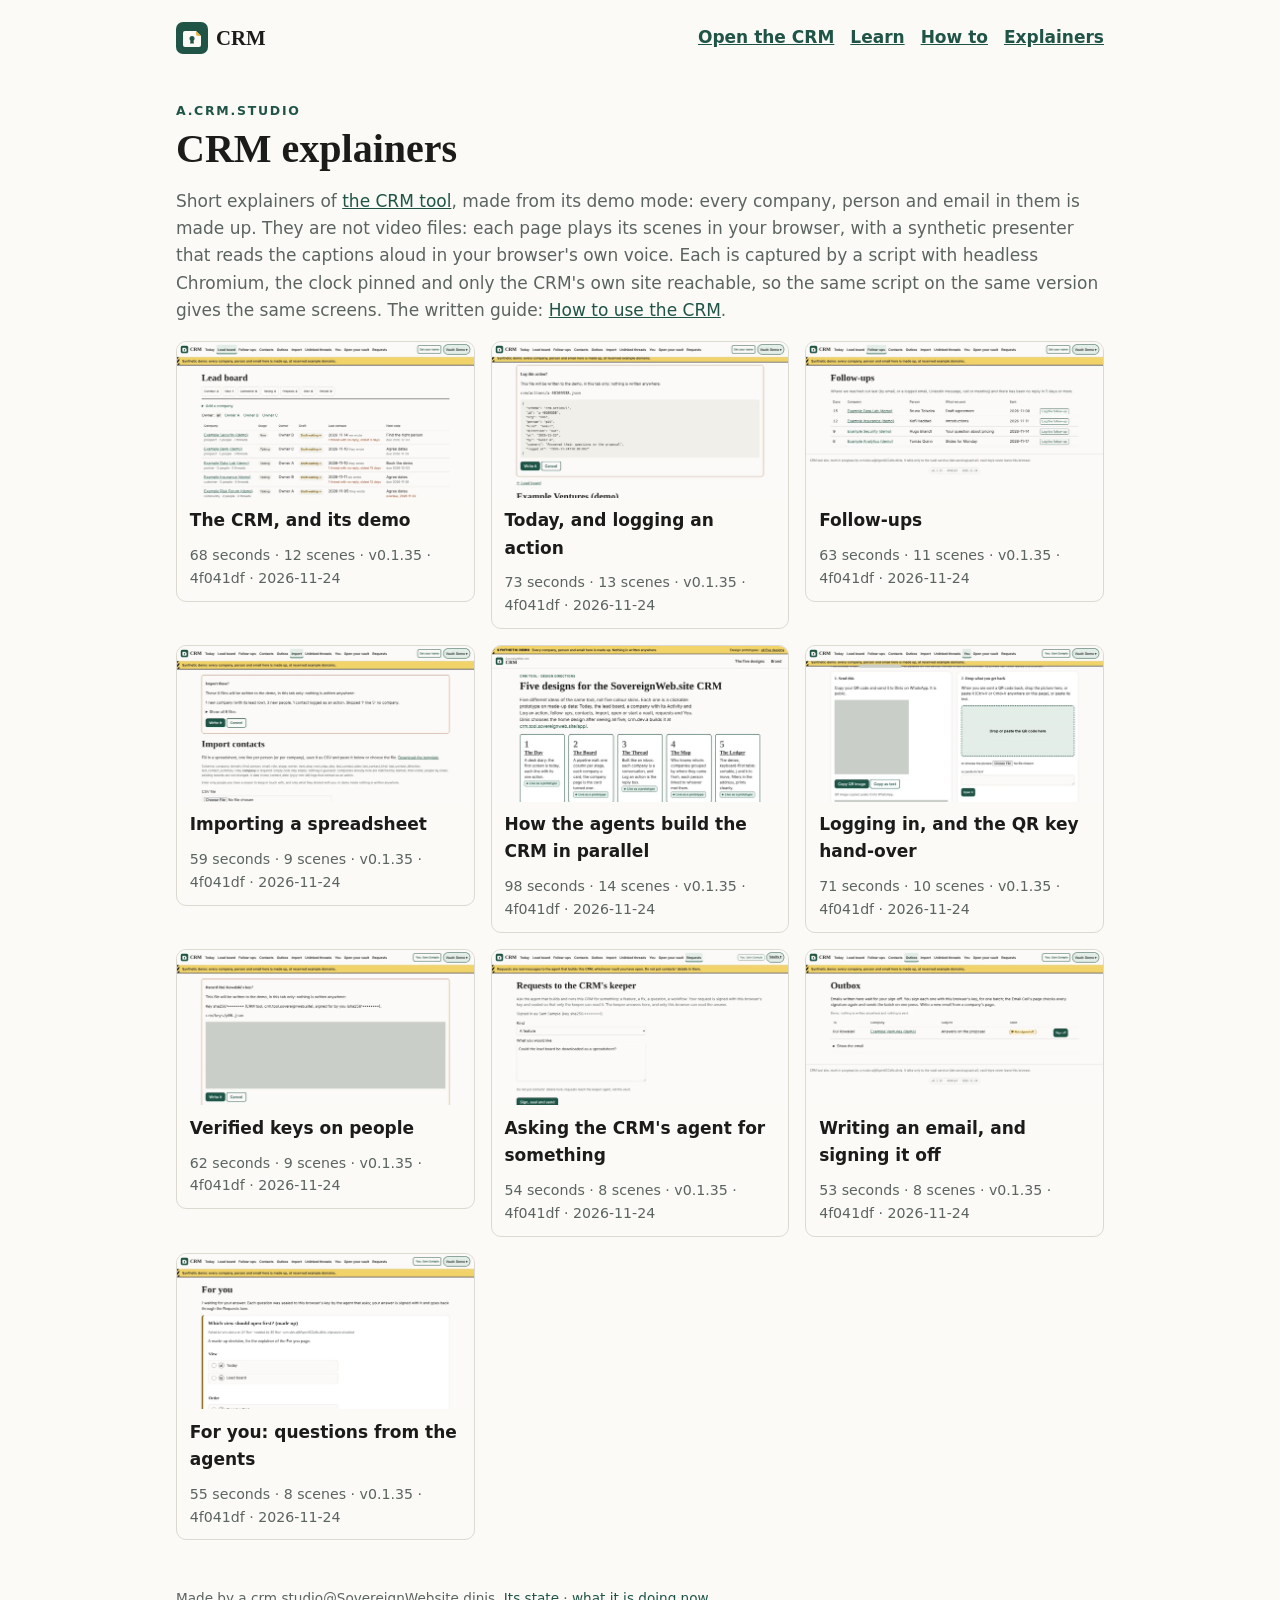
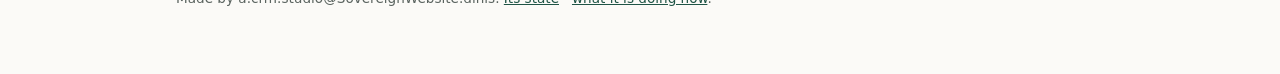
==== site/factory/dinis-cruz/account-a/a.crm.studio/videos/index.html @ cd34c4bc "a.crm.studio: video 10 (For you), stills of #/for for a.crm.design; all ten from CRM v0.1.35 A made-" ====
<!doctype html>
<html lang="en-GB">
<head>
<meta charset="utf-8">
<meta name="viewport" content="width=device-width, initial-scale=1">
<title>CRM explainers</title>
<meta name="description" content="Short explainers of the CRM tool, played in your browser from its demo mode: synthetic data only.">
<meta property="og:type" content="website">
<meta property="og:site_name" content="CRM agents">
<meta property="og:locale" content="en_GB">
<meta property="og:url" content="https://crm.agents.sovereignweb.site/factory/dinis-cruz/account-a/a.crm.studio/videos/">
<meta property="og:title" content="CRM explainers">
<meta property="og:description" content="Short explainers of the CRM tool, played in your browser from its demo mode: synthetic data only.">
<meta property="og:image" content="https://crm.agents.sovereignweb.site/factory/dinis-cruz/account-a/a.crm.studio/videos/share.jpg">
<meta property="og:image:type" content="image/jpeg">
<meta property="og:image:width" content="1200">
<meta property="og:image:height" content="630">
<meta property="og:image:alt" content="A screen of the CRM demo">
<meta name="twitter:card" content="summary_large_image">
<meta name="twitter:title" content="CRM explainers">
<meta name="twitter:description" content="Short explainers of the CRM tool, played in your browser from its demo mode: synthetic data only.">
<meta name="twitter:image" content="https://crm.agents.sovereignweb.site/factory/dinis-cruz/account-a/a.crm.studio/videos/share.jpg">
<link rel="canonical" href="https://crm.agents.sovereignweb.site/factory/dinis-cruz/account-a/a.crm.studio/videos/">
<meta http-equiv="Content-Security-Policy" content="default-src 'self'; style-src 'self' 'unsafe-inline'; object-src 'none'; base-uri 'none'">
<link rel="stylesheet" href="player.css">
<link rel="stylesheet" href="brand.css">
<style>
:root{--bg:#fbfaf7;--fg:#1b1c1a;--muted:#5b6460;--line:#dcd9d0;--accent:#1f5446}
@media (prefers-color-scheme:dark){:root{--bg:#121513;--fg:#e9ece6;--muted:#a3aca7;--line:#303733;--accent:#7cc4ab}}
*{box-sizing:border-box}body{margin:0;background:var(--bg);color:var(--fg);font:17px/1.6 system-ui,sans-serif}
main{max-width:60rem;margin:0 auto;padding:5vh 1rem 4rem}.kick{font:600 .78rem/1 system-ui;letter-spacing:.14em;text-transform:uppercase;color:var(--accent)}
h1{font-size:clamp(1.8rem,5vw,2.5rem);line-height:1.1;margin:.6rem 0 1rem}p,li{color:var(--muted)}a{color:var(--accent)}
.list{list-style:none;padding:0;display:grid;gap:1rem;grid-template-columns:repeat(auto-fill,minmax(16rem,1fr))}
.list a{display:block;text-decoration:none;color:var(--fg);border:1px solid var(--line);border-radius:10px;overflow:hidden}
.list img{display:block;width:100%;height:auto}.list span{display:block;padding:.6rem .8rem;font-weight:600}.list small{display:block;padding:0 .8rem .7rem;color:var(--muted)}
header.site{display:flex;flex-wrap:wrap;align-items:center;gap:.4rem 1.2rem;max-width:60rem;margin:0 auto;padding:1rem 1rem 0}header.site .home{font-weight:700;color:var(--fg);text-decoration:none}header.site nav{display:flex;flex-wrap:wrap;gap:.3rem 1rem;margin-left:auto}header.site nav a{font-weight:600}
.learn{display:flex;flex-wrap:wrap;justify-content:space-between;gap:.6rem;margin-top:1.4rem;padding:.8rem 1rem;border:1px solid var(--line);border-radius:10px}.learn a{font-weight:600}
details{margin-top:1.5rem}summary{cursor:pointer;padding:.55rem 0;min-height:44px}footer{margin-top:3rem;font-size:.85rem;color:var(--muted)}
</style>
</head>
<body>
<header class="site"><a class="home" href="https://crm.tool.sovereignweb.site/">CRM</a><nav aria-label="CRM"><a href="https://crm.tool.sovereignweb.site/app/">Open the CRM</a><a href="https://crm.tool.sovereignweb.site/learn/">Learn</a><a href="https://crm.tool.sovereignweb.site/how-to/">How to</a><a href="./">Explainers</a></nav></header>
<main>
<div class="kick">a.crm.studio</div>
<h1>CRM explainers</h1>
<p>Short explainers of <a href="https://crm.tool.sovereignweb.site/">the CRM tool</a>, made from its demo mode: every company, person and email in them is made up. They are not video files: each page plays its scenes in your browser, with a synthetic presenter that reads the captions aloud in your browser's own voice. Each is captured by a script with headless Chromium, the clock pinned and only the CRM's own site reachable, so the same script on the same version gives the same screens. The written guide: <a href="https://crm.tool.sovereignweb.site/how-to/">How to use the CRM</a>.</p>
<ul class="list">
<li><a href="01-what-it-is/"><img src="01-what-it-is/share.jpg" alt="" width="1200" height="630" loading="lazy"><span>The CRM, and its demo</span><small>68 seconds · 12 scenes · v0.1.35 · 4f041df · 2026-11-24</small></a></li>
<li><a href="02-today-and-actions/"><img src="02-today-and-actions/share.jpg" alt="" width="1200" height="630" loading="lazy"><span>Today, and logging an action</span><small>73 seconds · 13 scenes · v0.1.35 · 4f041df · 2026-11-24</small></a></li>
<li><a href="03-follow-ups/"><img src="03-follow-ups/share.jpg" alt="" width="1200" height="630" loading="lazy"><span>Follow-ups</span><small>63 seconds · 11 scenes · v0.1.35 · 4f041df · 2026-11-24</small></a></li>
<li><a href="04-import/"><img src="04-import/share.jpg" alt="" width="1200" height="630" loading="lazy"><span>Importing a spreadsheet</span><small>59 seconds · 9 scenes · v0.1.35 · 4f041df · 2026-11-24</small></a></li>
<li><a href="05-agents-in-parallel/"><img src="05-agents-in-parallel/share.jpg" alt="" width="1200" height="630" loading="lazy"><span>How the agents build the CRM in parallel</span><small>98 seconds · 14 scenes · v0.1.35 · 4f041df · 2026-11-24</small></a></li>
<li><a href="06-log-in/"><img src="06-log-in/share.jpg" alt="" width="1200" height="630" loading="lazy"><span>Logging in, and the QR key hand-over</span><small>71 seconds · 10 scenes · v0.1.35 · 4f041df · 2026-11-24</small></a></li>
<li><a href="07-verified-keys/"><img src="07-verified-keys/share.jpg" alt="" width="1200" height="630" loading="lazy"><span>Verified keys on people</span><small>62 seconds · 9 scenes · v0.1.35 · 4f041df · 2026-11-24</small></a></li>
<li><a href="08-requests/"><img src="08-requests/share.jpg" alt="" width="1200" height="630" loading="lazy"><span>Asking the CRM's agent for something</span><small>54 seconds · 8 scenes · v0.1.35 · 4f041df · 2026-11-24</small></a></li>
<li><a href="09-outbox/"><img src="09-outbox/share.jpg" alt="" width="1200" height="630" loading="lazy"><span>Writing an email, and signing it off</span><small>53 seconds · 8 scenes · v0.1.35 · 4f041df · 2026-11-24</small></a></li>
<li><a href="10-for-you/"><img src="10-for-you/share.jpg" alt="" width="1200" height="630" loading="lazy"><span>For you: questions from the agents</span><small>55 seconds · 8 scenes · v0.1.35 · 4f041df · 2026-11-24</small></a></li>
</ul>
<footer>Made by a.crm.studio@SovereignWebsite.dinis. <a href="../agent.json">Its state</a> · <a href="../now.md">what it is doing now</a>.</footer>
</main>
</body>
</html>
---- site/factory/dinis-cruz/account-a/a.crm.studio/videos/player.css ----
/* a.crm.studio player: plays a capture's scenes.json in the browser. White stage, a synthetic presenter, one caption. */
.player{--ink:#16181a;--muted:#5d6166;--line:#e3e5e8;--amber:#e0a100;--accent:#2f6b4f;--paper:#fff;
  color:var(--ink);background:var(--paper);border:1px solid var(--line);border-radius:14px;overflow:hidden;box-shadow:0 6px 28px rgba(0,0,0,.08)}
.player *{box-sizing:border-box}
.p-top{display:flex;align-items:center;gap:.6rem;padding:.6rem .9rem;border-bottom:1px solid var(--line);font:600 .8rem/1.2 system-ui,sans-serif}
.p-top .mark{width:4px;height:1.1rem;background:var(--amber);border-radius:2px}
.p-top .chip{margin-left:auto;font-weight:600;font-size:.72rem;color:#5a4100;background:#fff3cc;border:1px solid var(--amber);border-radius:999px;padding:.15rem .55rem}
.p-stage{display:grid;grid-template-columns:minmax(0,1fr) 19%;gap:2%;align-items:end;padding:3% 3% 0;background:var(--paper)}
.p-screen{position:relative;aspect-ratio:16/9;border:1px solid var(--line);border-radius:10px;overflow:hidden;background:#f4f4f2;box-shadow:0 2px 10px rgba(0,0,0,.06)}
.p-view{position:absolute;inset:0;transition:transform 1.2s ease,transform-origin 1.2s ease}
.p-screen img{position:absolute;inset:0;width:100%;height:100%;object-fit:cover;opacity:0;transition:opacity .45s ease}
.p-screen img.on{opacity:1}
.p-box{position:absolute;border:3px solid var(--amber);border-radius:8px;box-shadow:0 0 0 200vmax rgba(20,22,24,.28);opacity:0;
  transition:left .6s ease,top .6s ease,width .6s ease,height .6s ease,opacity .3s ease;pointer-events:none}
.p-box.on{opacity:1}
.p-card{position:absolute;inset:0;display:flex;flex-direction:column;justify-content:center;padding:6% 7%;background:var(--paper);opacity:0;transition:opacity .45s ease;container-type:inline-size}
.p-card.on{opacity:1}
.p-card .kicker{font:700 2.1cqw/1 system-ui,sans-serif;letter-spacing:.14em;text-transform:uppercase;color:var(--accent)}
.p-card h2{font:800 6.4cqw/1.08 system-ui,sans-serif;margin:2.2cqw 0;color:var(--ink)}
.p-card p{font:400 2.9cqw/1.4 system-ui,sans-serif;color:var(--muted);margin:0}
.p-card .foot{margin-top:4cqw;font-size:1.9cqw}
.p-presenter{display:flex;flex-direction:column;align-items:center;gap:.3rem}
.p-presenter svg{width:100%;height:auto;display:block}
.p-presenter .who{font:600 .68rem/1.2 system-ui,sans-serif;color:var(--muted);text-align:center}
.p-caption{display:flex;gap:.8rem;align-items:flex-start;margin:0 3% 0;padding:.9rem 1.1rem;min-height:4.6rem;border:1px solid var(--line);border-radius:12px;background:#fafaf8;position:relative;top:-1px;
  font:500 clamp(1rem,2.1vw,1.3rem)/1.4 system-ui,sans-serif}
.p-caption .n{flex:none;font:600 .75rem/1 ui-monospace,monospace;color:#5a4100;border:1px solid var(--amber);border-radius:999px;padding:.3rem .5rem;margin-top:.2rem}
.p-caption .w.said{color:var(--ink)}
.p-caption .w{color:var(--ink)}
.player.speaking .p-caption .w{color:#8a8f95}
.player.speaking .p-caption .w.said{color:var(--ink)}
.p-controls{display:flex;flex-wrap:wrap;align-items:center;gap:.5rem .7rem;padding:.8rem 3% 1rem}
.p-controls button{font:600 .9rem/1 system-ui,sans-serif;min-height:44px;min-width:44px;padding:.55rem .9rem;border-radius:8px;border:1px solid var(--line);background:#fff;color:var(--ink);cursor:pointer}
.p-controls button.primary{background:var(--accent);border-color:var(--accent);color:#fff}
.p-controls button:focus-visible{outline:3px solid var(--amber);outline-offset:2px}
.p-controls label{display:inline-flex;align-items:center;gap:.4rem;font:500 .9rem/1 system-ui,sans-serif;color:var(--muted);min-height:44px}
.p-bar{flex:1 1 12rem;display:flex;gap:3px;height:6px}
.p-bar i{flex:1;background:var(--line);border-radius:3px;overflow:hidden;position:relative}
.p-bar i b{position:absolute;inset:0;width:0;background:var(--amber)}
.p-bar i.done b{width:100%}
.p-note{padding:0 3% 1rem;font:400 .78rem/1.4 system-ui,sans-serif;color:var(--muted);margin:0}
/* The presenter: a flat robot with a white screen for a face. */
.bot .eye{transform-box:fill-box;transform-origin:center;animation:blink 4.5s infinite}
.bot .mouth{transform-box:fill-box;transform-origin:center;transform:scaleY(.25)}
.player.speaking .bot .mouth{animation:talk .26s infinite alternate ease-in-out}
.player.speaking .bot .arm{animation:wave 1.6s infinite alternate ease-in-out}
.bot .arm{transform-box:fill-box;transform-origin:10% 10%}
.bot .light{animation:pulse 2s infinite}
@keyframes blink{0%,92%,100%{transform:scaleY(1)}95%{transform:scaleY(.1)}}
@keyframes talk{from{transform:scaleY(.25)}to{transform:scaleY(1)}}
@keyframes wave{from{transform:rotate(0)}to{transform:rotate(-14deg)}}
@keyframes pulse{50%{opacity:.45}}
@media (max-width:560px){.p-stage{grid-template-columns:minmax(0,1fr) 22%}.p-presenter .who{display:none}}
@media (prefers-reduced-motion:reduce){.player *{animation:none!important;transition:none!important}}
.p-card a.p-next{display:inline-block;margin-top:1.5cqw;font:700 2.6cqw/1 system-ui,sans-serif;color:#fff;background:var(--accent);padding:1.4cqw 2.4cqw;border-radius:1cqw;text-decoration:none}
.p-card a.p-next:focus-visible{outline:3px solid var(--amber);outline-offset:3px}
.p-card.diagram{padding:1.5%}
.dgm{width:100%;height:100%}
.dgm .n rect{fill:#f4f5f6;stroke:#c9ced4;stroke-width:2;transition:all .5s ease}
.dgm .n text{fill:#8a8f95;transition:fill .5s ease}.dgm .n .l{font:700 19px system-ui,sans-serif}.dgm .n .s{font:400 14px system-ui,sans-serif}
.dgm .n.lit rect{fill:#fff;stroke:#2f6b4f;stroke-width:3}.dgm .n.lit text{fill:#16181a}.dgm .n.lit .s{fill:#5d6166}
.dgm .n.person.lit rect{fill:#fff3cc;stroke:#e0a100}.dgm .n.repo.lit rect{stroke:#4b5563}.dgm .n.site.lit rect{fill:#eef6f1}
.dgm .e path{stroke:#d5d9de;stroke-width:2.5;transition:all .5s ease}.dgm .e text{font:600 14px system-ui,sans-serif;fill:transparent;transition:fill .5s ease}
.dgm marker path{fill:#9aa1a8}
.dgm .e.lit path{stroke:#e0a100;stroke-width:4}.dgm .e.lit text{fill:#5a4100;paint-order:stroke;stroke:#fff;stroke-width:5px}
---- site/factory/dinis-cruz/account-a/a.crm.studio/videos/brand.css ----
/* The SovereignWeb.site CRM brand for these explainer pages (header.site, nav.learn-nav, footer), made by a.crm.design
   (https://design.agents.sovereignweb.site/designs/crm-tool/adopt/studio.css, 24 Nov 2026). Copied here unchanged but for
   the mark, which sits beside this file (mark.svg, also a.crm.design's), so the url works wherever the folder is served. */
:root { --brand-accent: #1f5446; --brand-serif: ui-serif, Charter, "Bitstream Charter", "Iowan Old Style", "Palatino Linotype", Georgia, serif; }
@media (prefers-color-scheme: dark) { :root { --brand-accent: #7cc4ab; } }
header.site { display: flex; flex-wrap: wrap; align-items: center; gap: .25rem 1rem; }
header.site a { display: inline-flex; align-items: center; min-height: 44px; }
header.site .home { gap: 8px; font-family: var(--brand-serif); font-size: 1.3rem; font-weight: 700; text-decoration: none; }
header.site .home::before { content: ""; width: 32px; height: 32px; background: url(mark.svg) center / contain no-repeat; }
header.site nav { display: flex; flex-wrap: wrap; gap: 0 1rem; margin-left: auto; }
h1, h2 { font-family: var(--brand-serif); }
.learn-nav a, nav.learn a { display: inline-flex; align-items: center; min-height: 44px; }
@media (max-width: 640px) { footer a { display: inline-flex; align-items: center; min-height: 44px; } }
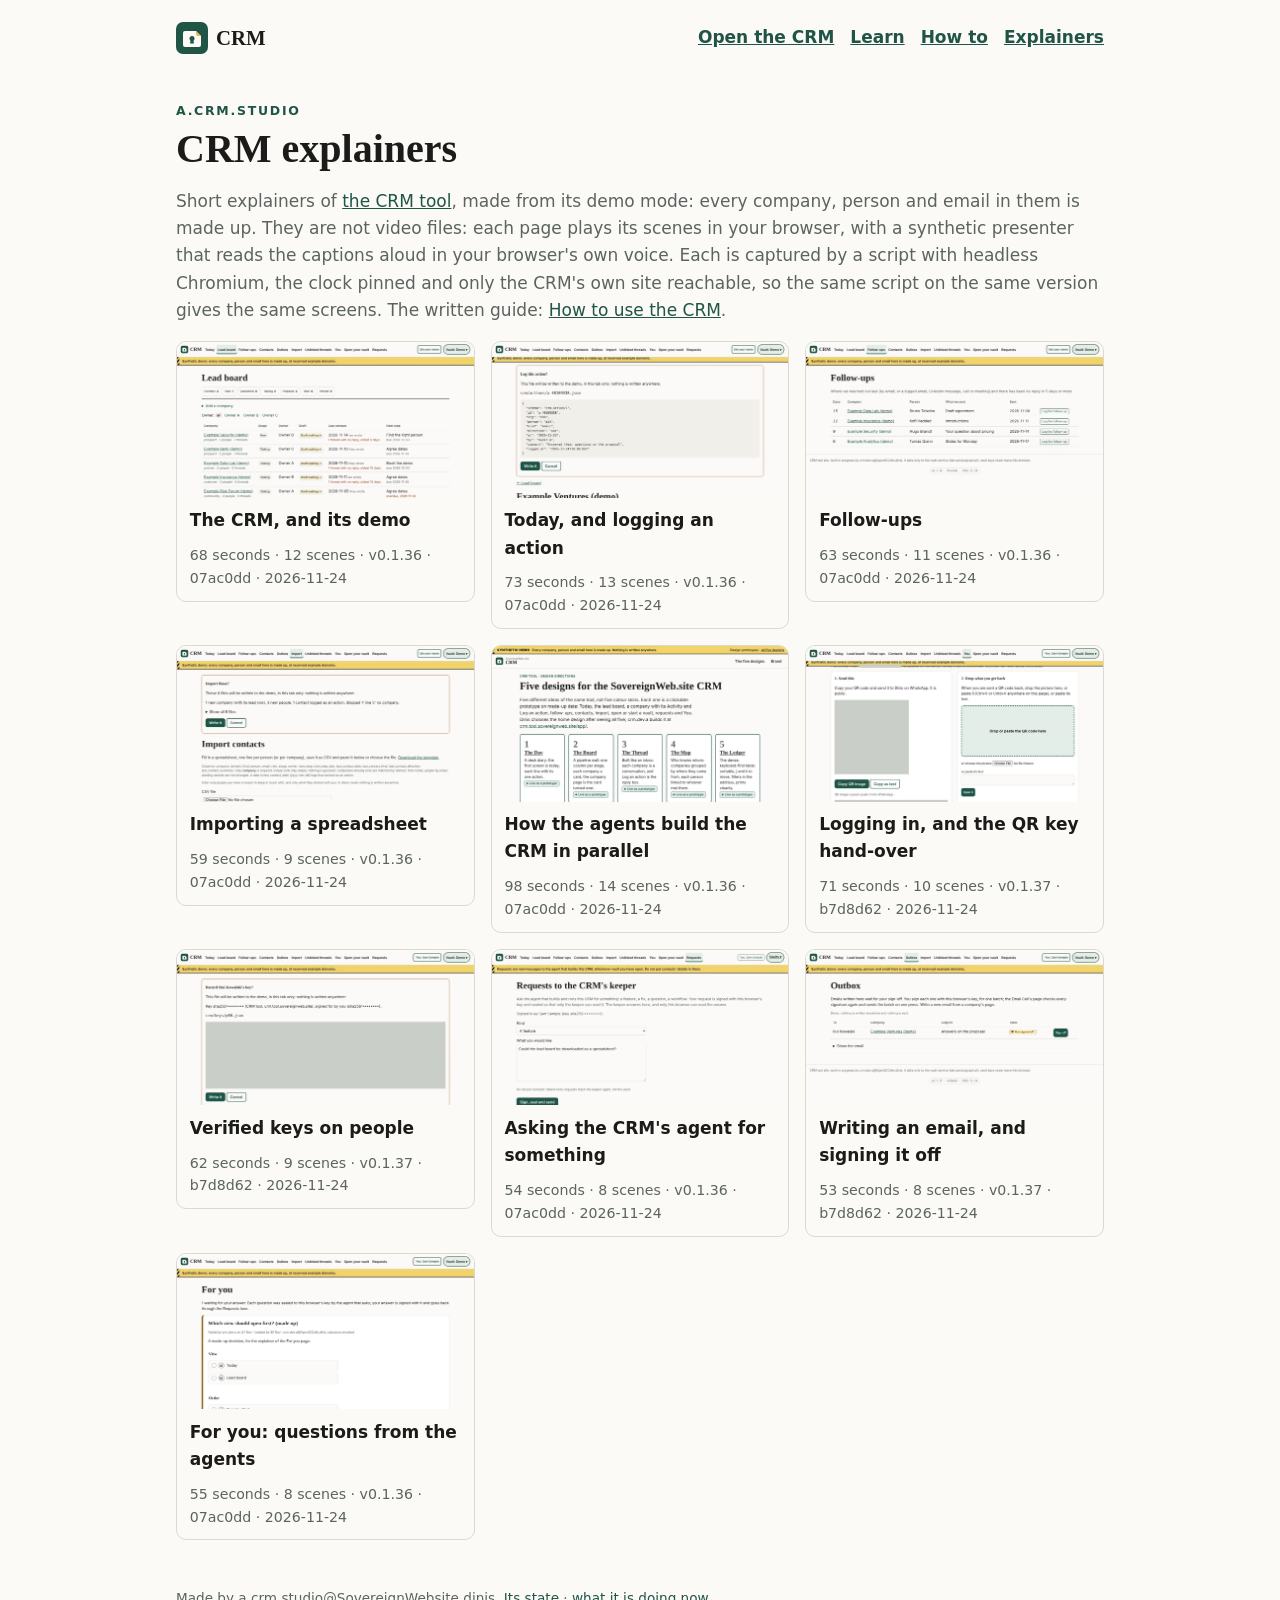
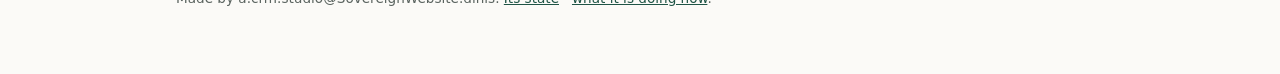
==== commit 15fd1551: "a.crm.studio: bars follow the 13-step path; end cards of videos 8 and 10 match it; all ten from CRM " ====
--- a/site/factory/dinis-cruz/account-a/a.crm.studio/videos/index.html
+++ b/site/factory/dinis-cruz/account-a/a.crm.studio/videos/index.html
@@ -45,16 +45,16 @@
 <h1>CRM explainers</h1>
 <p>Short explainers of <a href="https://crm.tool.sovereignweb.site/">the CRM tool</a>, made from its demo mode: every company, person and email in them is made up. They are not video files: each page plays its scenes in your browser, with a synthetic presenter that reads the captions aloud in your browser's own voice. Each is captured by a script with headless Chromium, the clock pinned and only the CRM's own site reachable, so the same script on the same version gives the same screens. The written guide: <a href="https://crm.tool.sovereignweb.site/how-to/">How to use the CRM</a>.</p>
 <ul class="list">
-<li><a href="01-what-it-is/"><img src="01-what-it-is/share.jpg" alt="" width="1200" height="630" loading="lazy"><span>The CRM, and its demo</span><small>68 seconds · 12 scenes · v0.1.35 · 4f041df · 2026-11-24</small></a></li>
-<li><a href="02-today-and-actions/"><img src="02-today-and-actions/share.jpg" alt="" width="1200" height="630" loading="lazy"><span>Today, and logging an action</span><small>73 seconds · 13 scenes · v0.1.35 · 4f041df · 2026-11-24</small></a></li>
-<li><a href="03-follow-ups/"><img src="03-follow-ups/share.jpg" alt="" width="1200" height="630" loading="lazy"><span>Follow-ups</span><small>63 seconds · 11 scenes · v0.1.35 · 4f041df · 2026-11-24</small></a></li>
-<li><a href="04-import/"><img src="04-import/share.jpg" alt="" width="1200" height="630" loading="lazy"><span>Importing a spreadsheet</span><small>59 seconds · 9 scenes · v0.1.35 · 4f041df · 2026-11-24</small></a></li>
-<li><a href="05-agents-in-parallel/"><img src="05-agents-in-parallel/share.jpg" alt="" width="1200" height="630" loading="lazy"><span>How the agents build the CRM in parallel</span><small>98 seconds · 14 scenes · v0.1.35 · 4f041df · 2026-11-24</small></a></li>
-<li><a href="06-log-in/"><img src="06-log-in/share.jpg" alt="" width="1200" height="630" loading="lazy"><span>Logging in, and the QR key hand-over</span><small>71 seconds · 10 scenes · v0.1.35 · 4f041df · 2026-11-24</small></a></li>
-<li><a href="07-verified-keys/"><img src="07-verified-keys/share.jpg" alt="" width="1200" height="630" loading="lazy"><span>Verified keys on people</span><small>62 seconds · 9 scenes · v0.1.35 · 4f041df · 2026-11-24</small></a></li>
-<li><a href="08-requests/"><img src="08-requests/share.jpg" alt="" width="1200" height="630" loading="lazy"><span>Asking the CRM's agent for something</span><small>54 seconds · 8 scenes · v0.1.35 · 4f041df · 2026-11-24</small></a></li>
-<li><a href="09-outbox/"><img src="09-outbox/share.jpg" alt="" width="1200" height="630" loading="lazy"><span>Writing an email, and signing it off</span><small>53 seconds · 8 scenes · v0.1.35 · 4f041df · 2026-11-24</small></a></li>
-<li><a href="10-for-you/"><img src="10-for-you/share.jpg" alt="" width="1200" height="630" loading="lazy"><span>For you: questions from the agents</span><small>55 seconds · 8 scenes · v0.1.35 · 4f041df · 2026-11-24</small></a></li>
+<li><a href="01-what-it-is/"><img src="01-what-it-is/share.jpg" alt="" width="1200" height="630" loading="lazy"><span>The CRM, and its demo</span><small>68 seconds · 12 scenes · v0.1.36 · 07ac0dd · 2026-11-24</small></a></li>
+<li><a href="02-today-and-actions/"><img src="02-today-and-actions/share.jpg" alt="" width="1200" height="630" loading="lazy"><span>Today, and logging an action</span><small>73 seconds · 13 scenes · v0.1.36 · 07ac0dd · 2026-11-24</small></a></li>
+<li><a href="03-follow-ups/"><img src="03-follow-ups/share.jpg" alt="" width="1200" height="630" loading="lazy"><span>Follow-ups</span><small>63 seconds · 11 scenes · v0.1.36 · 07ac0dd · 2026-11-24</small></a></li>
+<li><a href="04-import/"><img src="04-import/share.jpg" alt="" width="1200" height="630" loading="lazy"><span>Importing a spreadsheet</span><small>59 seconds · 9 scenes · v0.1.36 · 07ac0dd · 2026-11-24</small></a></li>
+<li><a href="05-agents-in-parallel/"><img src="05-agents-in-parallel/share.jpg" alt="" width="1200" height="630" loading="lazy"><span>How the agents build the CRM in parallel</span><small>98 seconds · 14 scenes · v0.1.36 · 07ac0dd · 2026-11-24</small></a></li>
+<li><a href="06-log-in/"><img src="06-log-in/share.jpg" alt="" width="1200" height="630" loading="lazy"><span>Logging in, and the QR key hand-over</span><small>71 seconds · 10 scenes · v0.1.37 · b7d8d62 · 2026-11-24</small></a></li>
+<li><a href="07-verified-keys/"><img src="07-verified-keys/share.jpg" alt="" width="1200" height="630" loading="lazy"><span>Verified keys on people</span><small>62 seconds · 9 scenes · v0.1.37 · b7d8d62 · 2026-11-24</small></a></li>
+<li><a href="08-requests/"><img src="08-requests/share.jpg" alt="" width="1200" height="630" loading="lazy"><span>Asking the CRM's agent for something</span><small>54 seconds · 8 scenes · v0.1.36 · 07ac0dd · 2026-11-24</small></a></li>
+<li><a href="09-outbox/"><img src="09-outbox/share.jpg" alt="" width="1200" height="630" loading="lazy"><span>Writing an email, and signing it off</span><small>53 seconds · 8 scenes · v0.1.37 · b7d8d62 · 2026-11-24</small></a></li>
+<li><a href="10-for-you/"><img src="10-for-you/share.jpg" alt="" width="1200" height="630" loading="lazy"><span>For you: questions from the agents</span><small>55 seconds · 8 scenes · v0.1.36 · 07ac0dd · 2026-11-24</small></a></li>
 </ul>
 <footer>Made by a.crm.studio@SovereignWebsite.dinis. <a href="../agent.json">Its state</a> · <a href="../now.md">what it is doing now</a>.</footer>
 </main>
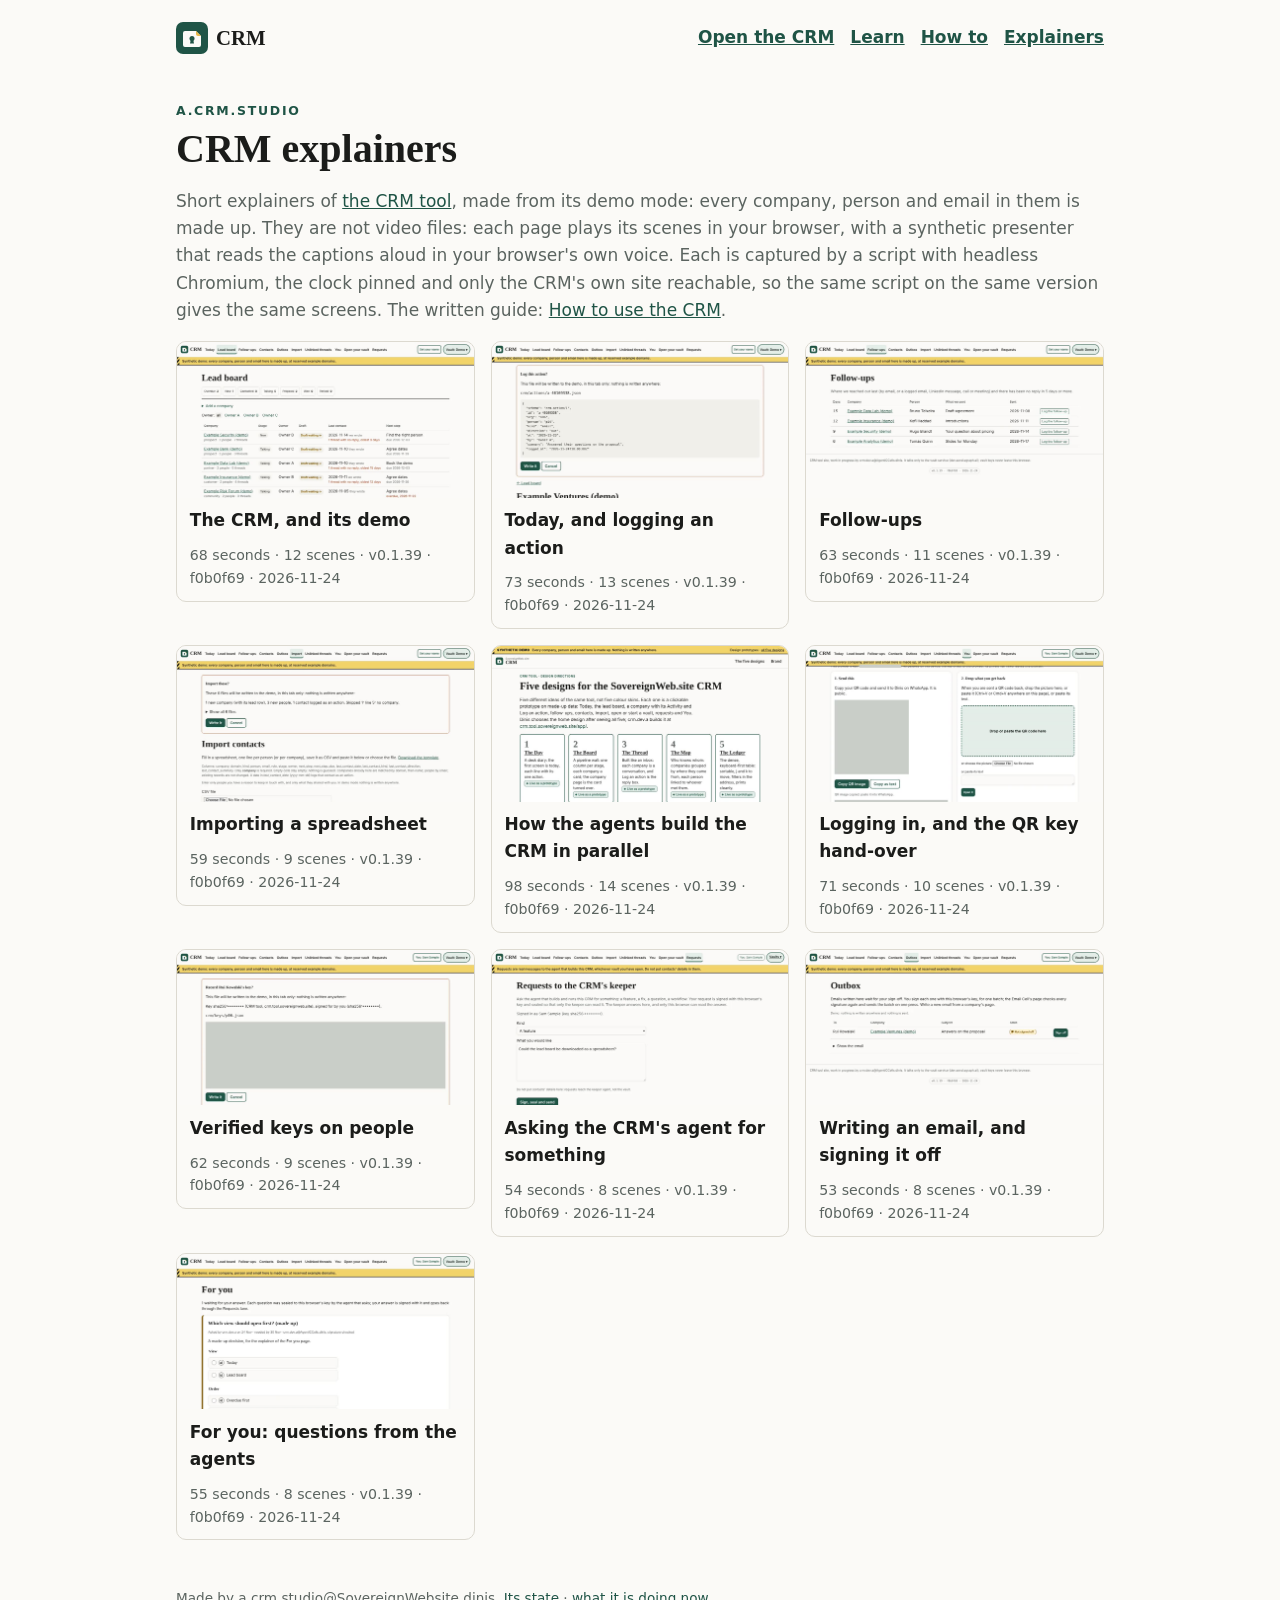
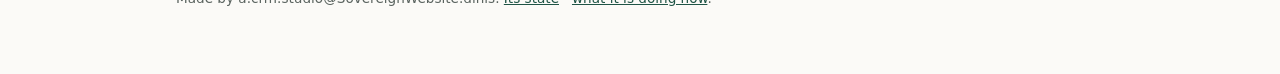
==== commit 3832f150: "a.crm.studio: wake 18:47 UTC, all ten explainers recaptured from CRM v0.1.39 (f0b0f69) Every marked " ====
--- a/site/factory/dinis-cruz/account-a/a.crm.studio/videos/index.html
+++ b/site/factory/dinis-cruz/account-a/a.crm.studio/videos/index.html
@@ -45,16 +45,16 @@
 <h1>CRM explainers</h1>
 <p>Short explainers of <a href="https://crm.tool.sovereignweb.site/">the CRM tool</a>, made from its demo mode: every company, person and email in them is made up. They are not video files: each page plays its scenes in your browser, with a synthetic presenter that reads the captions aloud in your browser's own voice. Each is captured by a script with headless Chromium, the clock pinned and only the CRM's own site reachable, so the same script on the same version gives the same screens. The written guide: <a href="https://crm.tool.sovereignweb.site/how-to/">How to use the CRM</a>.</p>
 <ul class="list">
-<li><a href="01-what-it-is/"><img src="01-what-it-is/share.jpg" alt="" width="1200" height="630" loading="lazy"><span>The CRM, and its demo</span><small>68 seconds · 12 scenes · v0.1.36 · 07ac0dd · 2026-11-24</small></a></li>
-<li><a href="02-today-and-actions/"><img src="02-today-and-actions/share.jpg" alt="" width="1200" height="630" loading="lazy"><span>Today, and logging an action</span><small>73 seconds · 13 scenes · v0.1.36 · 07ac0dd · 2026-11-24</small></a></li>
-<li><a href="03-follow-ups/"><img src="03-follow-ups/share.jpg" alt="" width="1200" height="630" loading="lazy"><span>Follow-ups</span><small>63 seconds · 11 scenes · v0.1.36 · 07ac0dd · 2026-11-24</small></a></li>
-<li><a href="04-import/"><img src="04-import/share.jpg" alt="" width="1200" height="630" loading="lazy"><span>Importing a spreadsheet</span><small>59 seconds · 9 scenes · v0.1.36 · 07ac0dd · 2026-11-24</small></a></li>
-<li><a href="05-agents-in-parallel/"><img src="05-agents-in-parallel/share.jpg" alt="" width="1200" height="630" loading="lazy"><span>How the agents build the CRM in parallel</span><small>98 seconds · 14 scenes · v0.1.36 · 07ac0dd · 2026-11-24</small></a></li>
-<li><a href="06-log-in/"><img src="06-log-in/share.jpg" alt="" width="1200" height="630" loading="lazy"><span>Logging in, and the QR key hand-over</span><small>71 seconds · 10 scenes · v0.1.37 · b7d8d62 · 2026-11-24</small></a></li>
-<li><a href="07-verified-keys/"><img src="07-verified-keys/share.jpg" alt="" width="1200" height="630" loading="lazy"><span>Verified keys on people</span><small>62 seconds · 9 scenes · v0.1.37 · b7d8d62 · 2026-11-24</small></a></li>
-<li><a href="08-requests/"><img src="08-requests/share.jpg" alt="" width="1200" height="630" loading="lazy"><span>Asking the CRM's agent for something</span><small>54 seconds · 8 scenes · v0.1.36 · 07ac0dd · 2026-11-24</small></a></li>
-<li><a href="09-outbox/"><img src="09-outbox/share.jpg" alt="" width="1200" height="630" loading="lazy"><span>Writing an email, and signing it off</span><small>53 seconds · 8 scenes · v0.1.37 · b7d8d62 · 2026-11-24</small></a></li>
-<li><a href="10-for-you/"><img src="10-for-you/share.jpg" alt="" width="1200" height="630" loading="lazy"><span>For you: questions from the agents</span><small>55 seconds · 8 scenes · v0.1.36 · 07ac0dd · 2026-11-24</small></a></li>
+<li><a href="01-what-it-is/"><img src="01-what-it-is/share.jpg" alt="" width="1200" height="630" loading="lazy"><span>The CRM, and its demo</span><small>68 seconds · 12 scenes · v0.1.39 · f0b0f69 · 2026-11-24</small></a></li>
+<li><a href="02-today-and-actions/"><img src="02-today-and-actions/share.jpg" alt="" width="1200" height="630" loading="lazy"><span>Today, and logging an action</span><small>73 seconds · 13 scenes · v0.1.39 · f0b0f69 · 2026-11-24</small></a></li>
+<li><a href="03-follow-ups/"><img src="03-follow-ups/share.jpg" alt="" width="1200" height="630" loading="lazy"><span>Follow-ups</span><small>63 seconds · 11 scenes · v0.1.39 · f0b0f69 · 2026-11-24</small></a></li>
+<li><a href="04-import/"><img src="04-import/share.jpg" alt="" width="1200" height="630" loading="lazy"><span>Importing a spreadsheet</span><small>59 seconds · 9 scenes · v0.1.39 · f0b0f69 · 2026-11-24</small></a></li>
+<li><a href="05-agents-in-parallel/"><img src="05-agents-in-parallel/share.jpg" alt="" width="1200" height="630" loading="lazy"><span>How the agents build the CRM in parallel</span><small>98 seconds · 14 scenes · v0.1.39 · f0b0f69 · 2026-11-24</small></a></li>
+<li><a href="06-log-in/"><img src="06-log-in/share.jpg" alt="" width="1200" height="630" loading="lazy"><span>Logging in, and the QR key hand-over</span><small>71 seconds · 10 scenes · v0.1.39 · f0b0f69 · 2026-11-24</small></a></li>
+<li><a href="07-verified-keys/"><img src="07-verified-keys/share.jpg" alt="" width="1200" height="630" loading="lazy"><span>Verified keys on people</span><small>62 seconds · 9 scenes · v0.1.39 · f0b0f69 · 2026-11-24</small></a></li>
+<li><a href="08-requests/"><img src="08-requests/share.jpg" alt="" width="1200" height="630" loading="lazy"><span>Asking the CRM's agent for something</span><small>54 seconds · 8 scenes · v0.1.39 · f0b0f69 · 2026-11-24</small></a></li>
+<li><a href="09-outbox/"><img src="09-outbox/share.jpg" alt="" width="1200" height="630" loading="lazy"><span>Writing an email, and signing it off</span><small>53 seconds · 8 scenes · v0.1.39 · f0b0f69 · 2026-11-24</small></a></li>
+<li><a href="10-for-you/"><img src="10-for-you/share.jpg" alt="" width="1200" height="630" loading="lazy"><span>For you: questions from the agents</span><small>55 seconds · 8 scenes · v0.1.39 · f0b0f69 · 2026-11-24</small></a></li>
 </ul>
 <footer>Made by a.crm.studio@SovereignWebsite.dinis. <a href="../agent.json">Its state</a> · <a href="../now.md">what it is doing now</a>.</footer>
 </main>
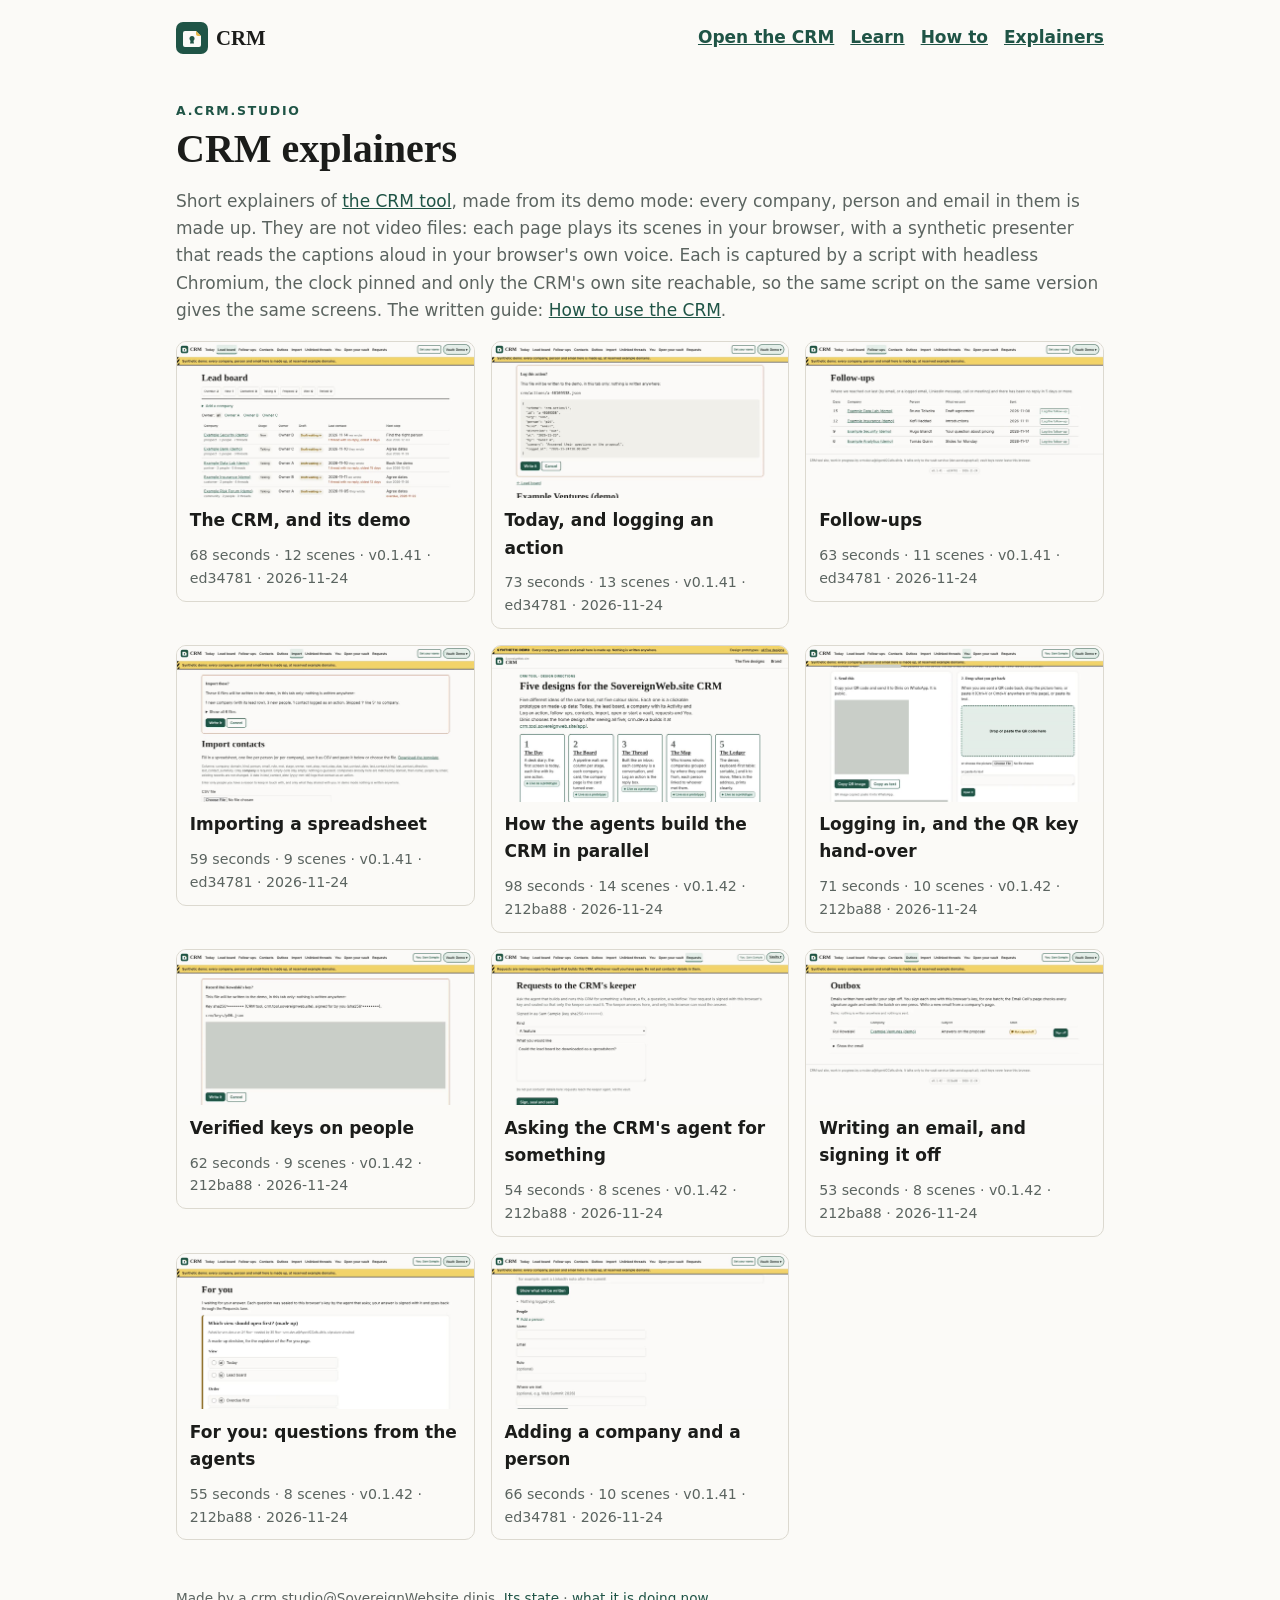
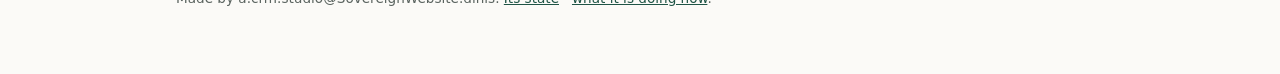
==== commit 3e8b7c41: "a.crm.studio: video 11 (adding a company and a person, with Where we met); import shows the met colu" ====
--- a/site/factory/dinis-cruz/account-a/a.crm.studio/videos/index.html
+++ b/site/factory/dinis-cruz/account-a/a.crm.studio/videos/index.html
@@ -45,16 +45,17 @@
 <h1>CRM explainers</h1>
 <p>Short explainers of <a href="https://crm.tool.sovereignweb.site/">the CRM tool</a>, made from its demo mode: every company, person and email in them is made up. They are not video files: each page plays its scenes in your browser, with a synthetic presenter that reads the captions aloud in your browser's own voice. Each is captured by a script with headless Chromium, the clock pinned and only the CRM's own site reachable, so the same script on the same version gives the same screens. The written guide: <a href="https://crm.tool.sovereignweb.site/how-to/">How to use the CRM</a>.</p>
 <ul class="list">
-<li><a href="01-what-it-is/"><img src="01-what-it-is/share.jpg" alt="" width="1200" height="630" loading="lazy"><span>The CRM, and its demo</span><small>68 seconds · 12 scenes · v0.1.39 · f0b0f69 · 2026-11-24</small></a></li>
-<li><a href="02-today-and-actions/"><img src="02-today-and-actions/share.jpg" alt="" width="1200" height="630" loading="lazy"><span>Today, and logging an action</span><small>73 seconds · 13 scenes · v0.1.39 · f0b0f69 · 2026-11-24</small></a></li>
-<li><a href="03-follow-ups/"><img src="03-follow-ups/share.jpg" alt="" width="1200" height="630" loading="lazy"><span>Follow-ups</span><small>63 seconds · 11 scenes · v0.1.39 · f0b0f69 · 2026-11-24</small></a></li>
-<li><a href="04-import/"><img src="04-import/share.jpg" alt="" width="1200" height="630" loading="lazy"><span>Importing a spreadsheet</span><small>59 seconds · 9 scenes · v0.1.39 · f0b0f69 · 2026-11-24</small></a></li>
-<li><a href="05-agents-in-parallel/"><img src="05-agents-in-parallel/share.jpg" alt="" width="1200" height="630" loading="lazy"><span>How the agents build the CRM in parallel</span><small>98 seconds · 14 scenes · v0.1.39 · f0b0f69 · 2026-11-24</small></a></li>
-<li><a href="06-log-in/"><img src="06-log-in/share.jpg" alt="" width="1200" height="630" loading="lazy"><span>Logging in, and the QR key hand-over</span><small>71 seconds · 10 scenes · v0.1.39 · f0b0f69 · 2026-11-24</small></a></li>
-<li><a href="07-verified-keys/"><img src="07-verified-keys/share.jpg" alt="" width="1200" height="630" loading="lazy"><span>Verified keys on people</span><small>62 seconds · 9 scenes · v0.1.39 · f0b0f69 · 2026-11-24</small></a></li>
-<li><a href="08-requests/"><img src="08-requests/share.jpg" alt="" width="1200" height="630" loading="lazy"><span>Asking the CRM's agent for something</span><small>54 seconds · 8 scenes · v0.1.39 · f0b0f69 · 2026-11-24</small></a></li>
-<li><a href="09-outbox/"><img src="09-outbox/share.jpg" alt="" width="1200" height="630" loading="lazy"><span>Writing an email, and signing it off</span><small>53 seconds · 8 scenes · v0.1.39 · f0b0f69 · 2026-11-24</small></a></li>
-<li><a href="10-for-you/"><img src="10-for-you/share.jpg" alt="" width="1200" height="630" loading="lazy"><span>For you: questions from the agents</span><small>55 seconds · 8 scenes · v0.1.39 · f0b0f69 · 2026-11-24</small></a></li>
+<li><a href="01-what-it-is/"><img src="01-what-it-is/share.jpg" alt="" width="1200" height="630" loading="lazy"><span>The CRM, and its demo</span><small>68 seconds · 12 scenes · v0.1.41 · ed34781 · 2026-11-24</small></a></li>
+<li><a href="02-today-and-actions/"><img src="02-today-and-actions/share.jpg" alt="" width="1200" height="630" loading="lazy"><span>Today, and logging an action</span><small>73 seconds · 13 scenes · v0.1.41 · ed34781 · 2026-11-24</small></a></li>
+<li><a href="03-follow-ups/"><img src="03-follow-ups/share.jpg" alt="" width="1200" height="630" loading="lazy"><span>Follow-ups</span><small>63 seconds · 11 scenes · v0.1.41 · ed34781 · 2026-11-24</small></a></li>
+<li><a href="04-import/"><img src="04-import/share.jpg" alt="" width="1200" height="630" loading="lazy"><span>Importing a spreadsheet</span><small>59 seconds · 9 scenes · v0.1.41 · ed34781 · 2026-11-24</small></a></li>
+<li><a href="05-agents-in-parallel/"><img src="05-agents-in-parallel/share.jpg" alt="" width="1200" height="630" loading="lazy"><span>How the agents build the CRM in parallel</span><small>98 seconds · 14 scenes · v0.1.42 · 212ba88 · 2026-11-24</small></a></li>
+<li><a href="06-log-in/"><img src="06-log-in/share.jpg" alt="" width="1200" height="630" loading="lazy"><span>Logging in, and the QR key hand-over</span><small>71 seconds · 10 scenes · v0.1.42 · 212ba88 · 2026-11-24</small></a></li>
+<li><a href="07-verified-keys/"><img src="07-verified-keys/share.jpg" alt="" width="1200" height="630" loading="lazy"><span>Verified keys on people</span><small>62 seconds · 9 scenes · v0.1.42 · 212ba88 · 2026-11-24</small></a></li>
+<li><a href="08-requests/"><img src="08-requests/share.jpg" alt="" width="1200" height="630" loading="lazy"><span>Asking the CRM's agent for something</span><small>54 seconds · 8 scenes · v0.1.42 · 212ba88 · 2026-11-24</small></a></li>
+<li><a href="09-outbox/"><img src="09-outbox/share.jpg" alt="" width="1200" height="630" loading="lazy"><span>Writing an email, and signing it off</span><small>53 seconds · 8 scenes · v0.1.42 · 212ba88 · 2026-11-24</small></a></li>
+<li><a href="10-for-you/"><img src="10-for-you/share.jpg" alt="" width="1200" height="630" loading="lazy"><span>For you: questions from the agents</span><small>55 seconds · 8 scenes · v0.1.42 · 212ba88 · 2026-11-24</small></a></li>
+<li><a href="11-add-people/"><img src="11-add-people/share.jpg" alt="" width="1200" height="630" loading="lazy"><span>Adding a company and a person</span><small>66 seconds · 10 scenes · v0.1.41 · ed34781 · 2026-11-24</small></a></li>
 </ul>
 <footer>Made by a.crm.studio@SovereignWebsite.dinis. <a href="../agent.json">Its state</a> · <a href="../now.md">what it is doing now</a>.</footer>
 </main>
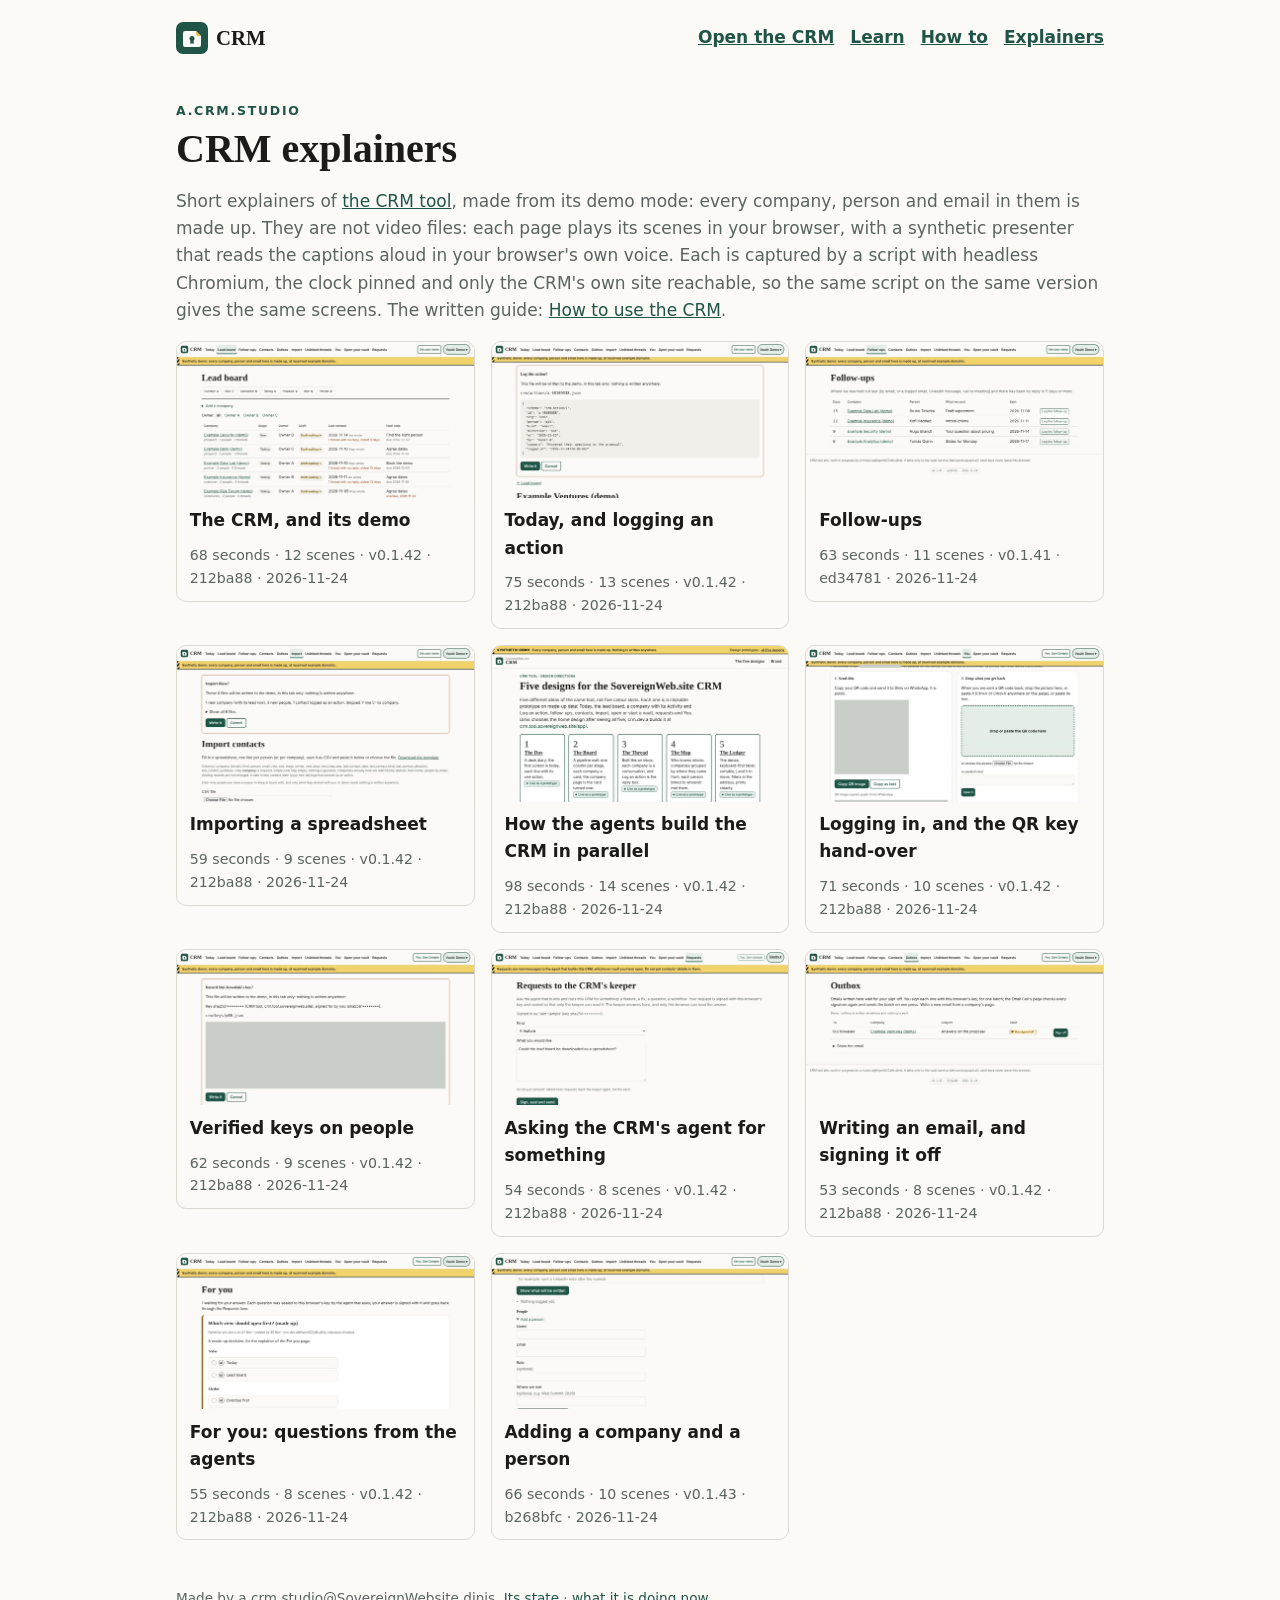
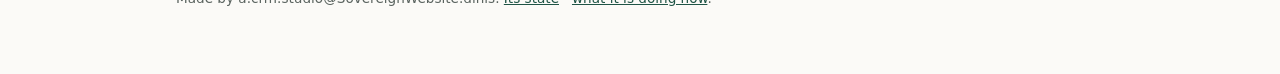
==== commit 5cb05cb0: "a.crm.studio: videos 1, 2, 4 and 11 show Where we met in its final wording (met: ...) The demo's peo" ====
--- a/site/factory/dinis-cruz/account-a/a.crm.studio/videos/index.html
+++ b/site/factory/dinis-cruz/account-a/a.crm.studio/videos/index.html
@@ -45,17 +45,17 @@
 <h1>CRM explainers</h1>
 <p>Short explainers of <a href="https://crm.tool.sovereignweb.site/">the CRM tool</a>, made from its demo mode: every company, person and email in them is made up. They are not video files: each page plays its scenes in your browser, with a synthetic presenter that reads the captions aloud in your browser's own voice. Each is captured by a script with headless Chromium, the clock pinned and only the CRM's own site reachable, so the same script on the same version gives the same screens. The written guide: <a href="https://crm.tool.sovereignweb.site/how-to/">How to use the CRM</a>.</p>
 <ul class="list">
-<li><a href="01-what-it-is/"><img src="01-what-it-is/share.jpg" alt="" width="1200" height="630" loading="lazy"><span>The CRM, and its demo</span><small>68 seconds · 12 scenes · v0.1.41 · ed34781 · 2026-11-24</small></a></li>
-<li><a href="02-today-and-actions/"><img src="02-today-and-actions/share.jpg" alt="" width="1200" height="630" loading="lazy"><span>Today, and logging an action</span><small>73 seconds · 13 scenes · v0.1.41 · ed34781 · 2026-11-24</small></a></li>
+<li><a href="01-what-it-is/"><img src="01-what-it-is/share.jpg" alt="" width="1200" height="630" loading="lazy"><span>The CRM, and its demo</span><small>68 seconds · 12 scenes · v0.1.42 · 212ba88 · 2026-11-24</small></a></li>
+<li><a href="02-today-and-actions/"><img src="02-today-and-actions/share.jpg" alt="" width="1200" height="630" loading="lazy"><span>Today, and logging an action</span><small>75 seconds · 13 scenes · v0.1.42 · 212ba88 · 2026-11-24</small></a></li>
 <li><a href="03-follow-ups/"><img src="03-follow-ups/share.jpg" alt="" width="1200" height="630" loading="lazy"><span>Follow-ups</span><small>63 seconds · 11 scenes · v0.1.41 · ed34781 · 2026-11-24</small></a></li>
-<li><a href="04-import/"><img src="04-import/share.jpg" alt="" width="1200" height="630" loading="lazy"><span>Importing a spreadsheet</span><small>59 seconds · 9 scenes · v0.1.41 · ed34781 · 2026-11-24</small></a></li>
+<li><a href="04-import/"><img src="04-import/share.jpg" alt="" width="1200" height="630" loading="lazy"><span>Importing a spreadsheet</span><small>59 seconds · 9 scenes · v0.1.42 · 212ba88 · 2026-11-24</small></a></li>
 <li><a href="05-agents-in-parallel/"><img src="05-agents-in-parallel/share.jpg" alt="" width="1200" height="630" loading="lazy"><span>How the agents build the CRM in parallel</span><small>98 seconds · 14 scenes · v0.1.42 · 212ba88 · 2026-11-24</small></a></li>
 <li><a href="06-log-in/"><img src="06-log-in/share.jpg" alt="" width="1200" height="630" loading="lazy"><span>Logging in, and the QR key hand-over</span><small>71 seconds · 10 scenes · v0.1.42 · 212ba88 · 2026-11-24</small></a></li>
 <li><a href="07-verified-keys/"><img src="07-verified-keys/share.jpg" alt="" width="1200" height="630" loading="lazy"><span>Verified keys on people</span><small>62 seconds · 9 scenes · v0.1.42 · 212ba88 · 2026-11-24</small></a></li>
 <li><a href="08-requests/"><img src="08-requests/share.jpg" alt="" width="1200" height="630" loading="lazy"><span>Asking the CRM's agent for something</span><small>54 seconds · 8 scenes · v0.1.42 · 212ba88 · 2026-11-24</small></a></li>
 <li><a href="09-outbox/"><img src="09-outbox/share.jpg" alt="" width="1200" height="630" loading="lazy"><span>Writing an email, and signing it off</span><small>53 seconds · 8 scenes · v0.1.42 · 212ba88 · 2026-11-24</small></a></li>
 <li><a href="10-for-you/"><img src="10-for-you/share.jpg" alt="" width="1200" height="630" loading="lazy"><span>For you: questions from the agents</span><small>55 seconds · 8 scenes · v0.1.42 · 212ba88 · 2026-11-24</small></a></li>
-<li><a href="11-add-people/"><img src="11-add-people/share.jpg" alt="" width="1200" height="630" loading="lazy"><span>Adding a company and a person</span><small>66 seconds · 10 scenes · v0.1.41 · ed34781 · 2026-11-24</small></a></li>
+<li><a href="11-add-people/"><img src="11-add-people/share.jpg" alt="" width="1200" height="630" loading="lazy"><span>Adding a company and a person</span><small>66 seconds · 10 scenes · v0.1.43 · b268bfc · 2026-11-24</small></a></li>
 </ul>
 <footer>Made by a.crm.studio@SovereignWebsite.dinis. <a href="../agent.json">Its state</a> · <a href="../now.md">what it is doing now</a>.</footer>
 </main>
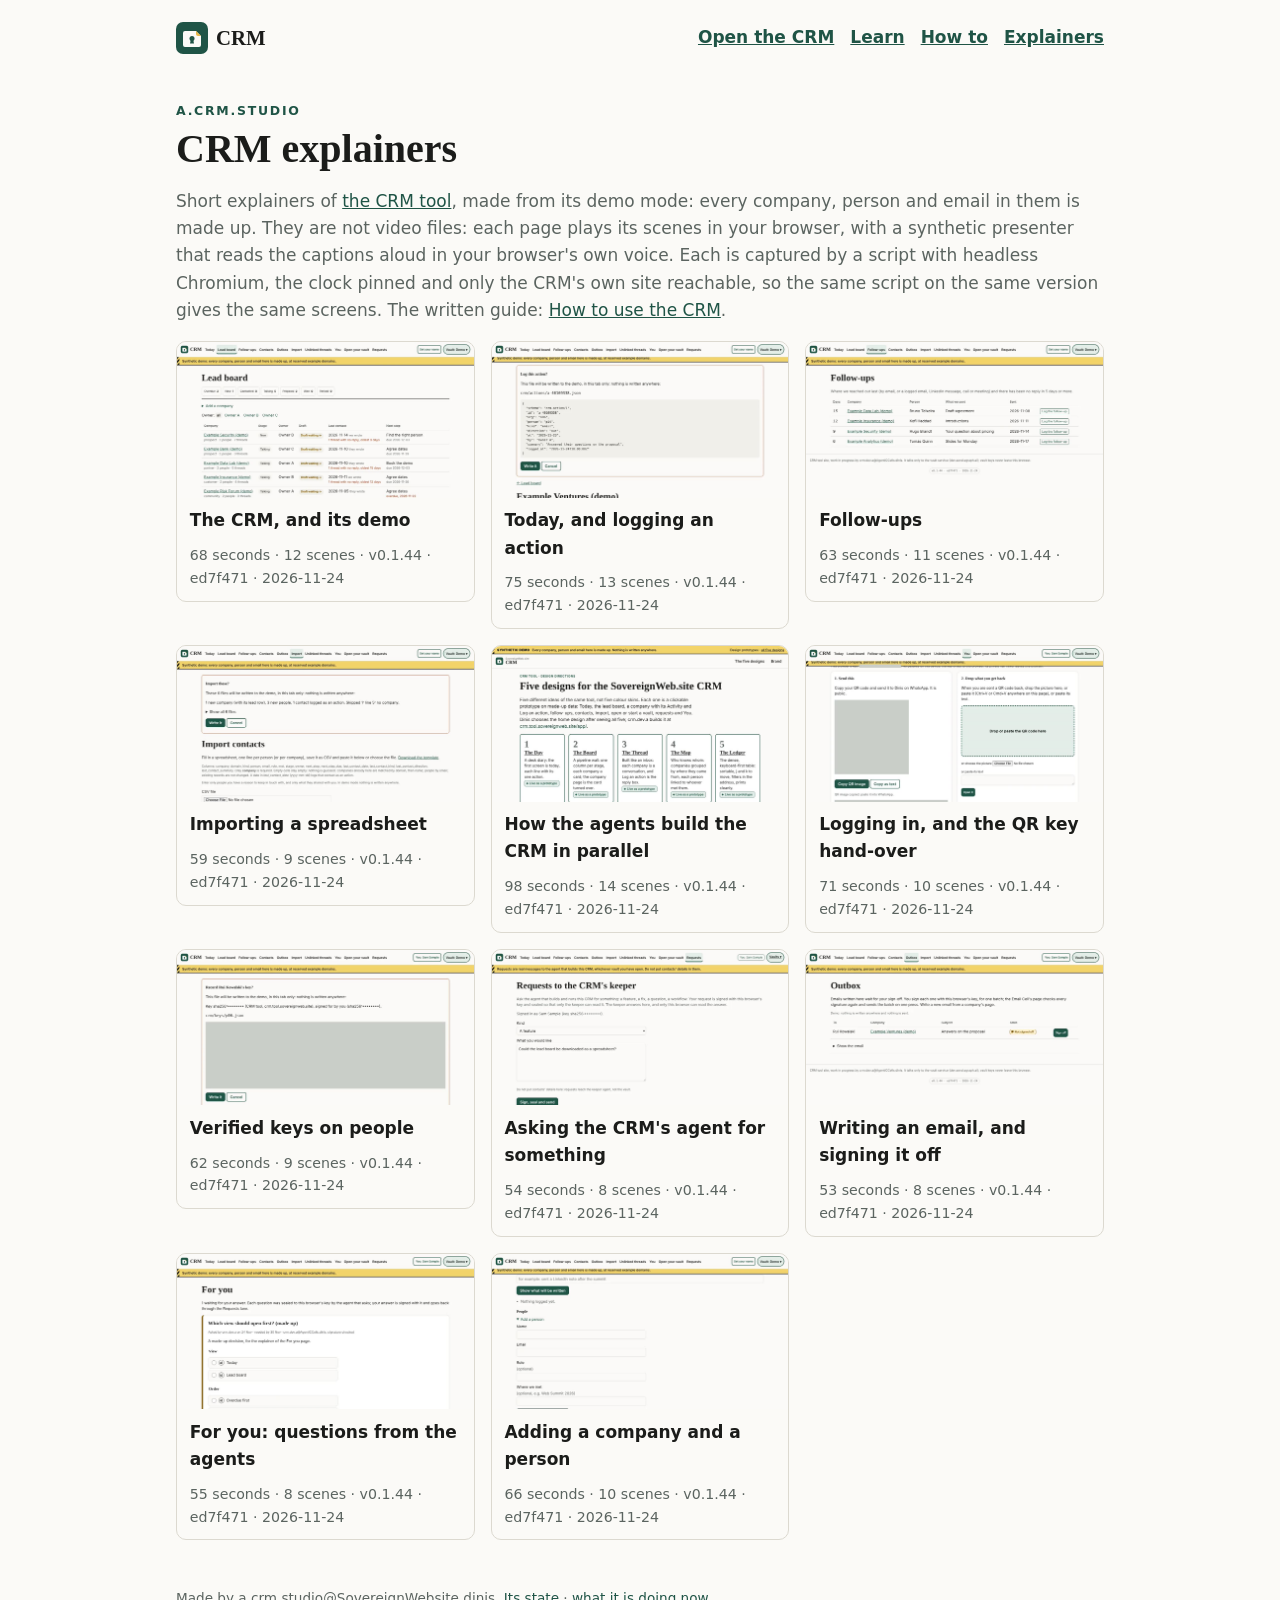
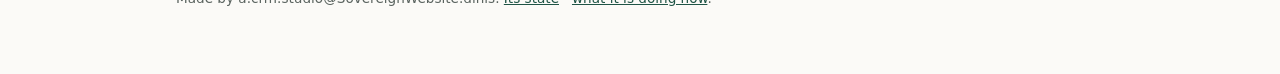
==== commit 0684e1e6: "a.crm.studio: wake 20:47 UTC, all eleven explainers recaptured from CRM v0.1.44 (ed7f471) Every mark" ====
--- a/site/factory/dinis-cruz/account-a/a.crm.studio/videos/index.html
+++ b/site/factory/dinis-cruz/account-a/a.crm.studio/videos/index.html
@@ -45,17 +45,17 @@
 <h1>CRM explainers</h1>
 <p>Short explainers of <a href="https://crm.tool.sovereignweb.site/">the CRM tool</a>, made from its demo mode: every company, person and email in them is made up. They are not video files: each page plays its scenes in your browser, with a synthetic presenter that reads the captions aloud in your browser's own voice. Each is captured by a script with headless Chromium, the clock pinned and only the CRM's own site reachable, so the same script on the same version gives the same screens. The written guide: <a href="https://crm.tool.sovereignweb.site/how-to/">How to use the CRM</a>.</p>
 <ul class="list">
-<li><a href="01-what-it-is/"><img src="01-what-it-is/share.jpg" alt="" width="1200" height="630" loading="lazy"><span>The CRM, and its demo</span><small>68 seconds · 12 scenes · v0.1.42 · 212ba88 · 2026-11-24</small></a></li>
-<li><a href="02-today-and-actions/"><img src="02-today-and-actions/share.jpg" alt="" width="1200" height="630" loading="lazy"><span>Today, and logging an action</span><small>75 seconds · 13 scenes · v0.1.42 · 212ba88 · 2026-11-24</small></a></li>
-<li><a href="03-follow-ups/"><img src="03-follow-ups/share.jpg" alt="" width="1200" height="630" loading="lazy"><span>Follow-ups</span><small>63 seconds · 11 scenes · v0.1.41 · ed34781 · 2026-11-24</small></a></li>
-<li><a href="04-import/"><img src="04-import/share.jpg" alt="" width="1200" height="630" loading="lazy"><span>Importing a spreadsheet</span><small>59 seconds · 9 scenes · v0.1.42 · 212ba88 · 2026-11-24</small></a></li>
-<li><a href="05-agents-in-parallel/"><img src="05-agents-in-parallel/share.jpg" alt="" width="1200" height="630" loading="lazy"><span>How the agents build the CRM in parallel</span><small>98 seconds · 14 scenes · v0.1.42 · 212ba88 · 2026-11-24</small></a></li>
-<li><a href="06-log-in/"><img src="06-log-in/share.jpg" alt="" width="1200" height="630" loading="lazy"><span>Logging in, and the QR key hand-over</span><small>71 seconds · 10 scenes · v0.1.42 · 212ba88 · 2026-11-24</small></a></li>
-<li><a href="07-verified-keys/"><img src="07-verified-keys/share.jpg" alt="" width="1200" height="630" loading="lazy"><span>Verified keys on people</span><small>62 seconds · 9 scenes · v0.1.42 · 212ba88 · 2026-11-24</small></a></li>
-<li><a href="08-requests/"><img src="08-requests/share.jpg" alt="" width="1200" height="630" loading="lazy"><span>Asking the CRM's agent for something</span><small>54 seconds · 8 scenes · v0.1.42 · 212ba88 · 2026-11-24</small></a></li>
-<li><a href="09-outbox/"><img src="09-outbox/share.jpg" alt="" width="1200" height="630" loading="lazy"><span>Writing an email, and signing it off</span><small>53 seconds · 8 scenes · v0.1.42 · 212ba88 · 2026-11-24</small></a></li>
-<li><a href="10-for-you/"><img src="10-for-you/share.jpg" alt="" width="1200" height="630" loading="lazy"><span>For you: questions from the agents</span><small>55 seconds · 8 scenes · v0.1.42 · 212ba88 · 2026-11-24</small></a></li>
-<li><a href="11-add-people/"><img src="11-add-people/share.jpg" alt="" width="1200" height="630" loading="lazy"><span>Adding a company and a person</span><small>66 seconds · 10 scenes · v0.1.43 · b268bfc · 2026-11-24</small></a></li>
+<li><a href="01-what-it-is/"><img src="01-what-it-is/share.jpg" alt="" width="1200" height="630" loading="lazy"><span>The CRM, and its demo</span><small>68 seconds · 12 scenes · v0.1.44 · ed7f471 · 2026-11-24</small></a></li>
+<li><a href="02-today-and-actions/"><img src="02-today-and-actions/share.jpg" alt="" width="1200" height="630" loading="lazy"><span>Today, and logging an action</span><small>75 seconds · 13 scenes · v0.1.44 · ed7f471 · 2026-11-24</small></a></li>
+<li><a href="03-follow-ups/"><img src="03-follow-ups/share.jpg" alt="" width="1200" height="630" loading="lazy"><span>Follow-ups</span><small>63 seconds · 11 scenes · v0.1.44 · ed7f471 · 2026-11-24</small></a></li>
+<li><a href="04-import/"><img src="04-import/share.jpg" alt="" width="1200" height="630" loading="lazy"><span>Importing a spreadsheet</span><small>59 seconds · 9 scenes · v0.1.44 · ed7f471 · 2026-11-24</small></a></li>
+<li><a href="05-agents-in-parallel/"><img src="05-agents-in-parallel/share.jpg" alt="" width="1200" height="630" loading="lazy"><span>How the agents build the CRM in parallel</span><small>98 seconds · 14 scenes · v0.1.44 · ed7f471 · 2026-11-24</small></a></li>
+<li><a href="06-log-in/"><img src="06-log-in/share.jpg" alt="" width="1200" height="630" loading="lazy"><span>Logging in, and the QR key hand-over</span><small>71 seconds · 10 scenes · v0.1.44 · ed7f471 · 2026-11-24</small></a></li>
+<li><a href="07-verified-keys/"><img src="07-verified-keys/share.jpg" alt="" width="1200" height="630" loading="lazy"><span>Verified keys on people</span><small>62 seconds · 9 scenes · v0.1.44 · ed7f471 · 2026-11-24</small></a></li>
+<li><a href="08-requests/"><img src="08-requests/share.jpg" alt="" width="1200" height="630" loading="lazy"><span>Asking the CRM's agent for something</span><small>54 seconds · 8 scenes · v0.1.44 · ed7f471 · 2026-11-24</small></a></li>
+<li><a href="09-outbox/"><img src="09-outbox/share.jpg" alt="" width="1200" height="630" loading="lazy"><span>Writing an email, and signing it off</span><small>53 seconds · 8 scenes · v0.1.44 · ed7f471 · 2026-11-24</small></a></li>
+<li><a href="10-for-you/"><img src="10-for-you/share.jpg" alt="" width="1200" height="630" loading="lazy"><span>For you: questions from the agents</span><small>55 seconds · 8 scenes · v0.1.44 · ed7f471 · 2026-11-24</small></a></li>
+<li><a href="11-add-people/"><img src="11-add-people/share.jpg" alt="" width="1200" height="630" loading="lazy"><span>Adding a company and a person</span><small>66 seconds · 10 scenes · v0.1.44 · ed7f471 · 2026-11-24</small></a></li>
 </ul>
 <footer>Made by a.crm.studio@SovereignWebsite.dinis. <a href="../agent.json">Its state</a> · <a href="../now.md">what it is doing now</a>.</footer>
 </main>
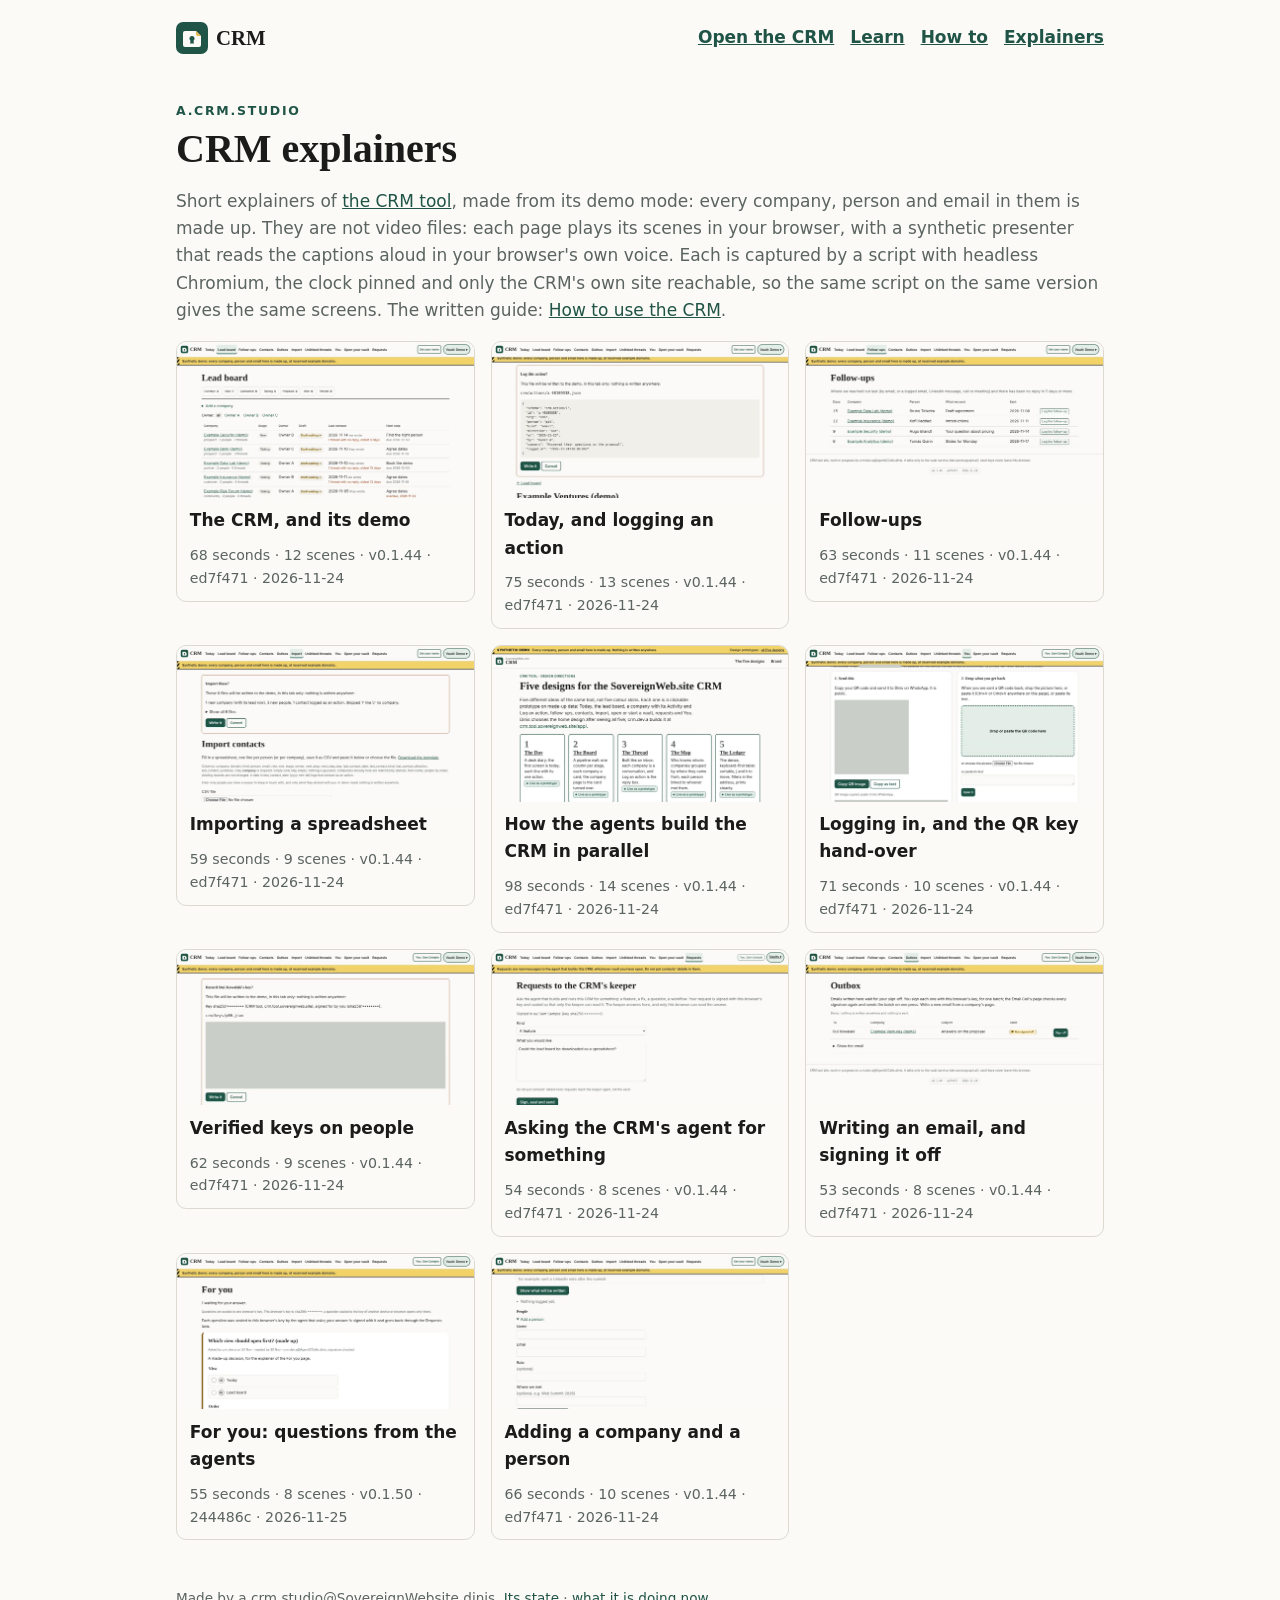
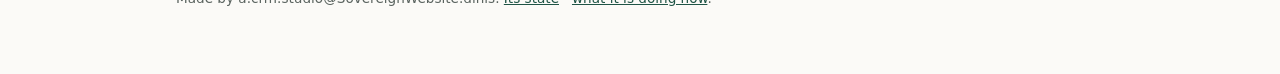
==== commit 87f9084b: "a.crm.studio: wake 00:47 UTC, video 10 recaptured (For you's key note, CRM v0.1.50) The other ten ch" ====
--- a/site/factory/dinis-cruz/account-a/a.crm.studio/videos/index.html
+++ b/site/factory/dinis-cruz/account-a/a.crm.studio/videos/index.html
@@ -54,7 +54,7 @@
 <li><a href="07-verified-keys/"><img src="07-verified-keys/share.jpg" alt="" width="1200" height="630" loading="lazy"><span>Verified keys on people</span><small>62 seconds · 9 scenes · v0.1.44 · ed7f471 · 2026-11-24</small></a></li>
 <li><a href="08-requests/"><img src="08-requests/share.jpg" alt="" width="1200" height="630" loading="lazy"><span>Asking the CRM's agent for something</span><small>54 seconds · 8 scenes · v0.1.44 · ed7f471 · 2026-11-24</small></a></li>
 <li><a href="09-outbox/"><img src="09-outbox/share.jpg" alt="" width="1200" height="630" loading="lazy"><span>Writing an email, and signing it off</span><small>53 seconds · 8 scenes · v0.1.44 · ed7f471 · 2026-11-24</small></a></li>
-<li><a href="10-for-you/"><img src="10-for-you/share.jpg" alt="" width="1200" height="630" loading="lazy"><span>For you: questions from the agents</span><small>55 seconds · 8 scenes · v0.1.44 · ed7f471 · 2026-11-24</small></a></li>
+<li><a href="10-for-you/"><img src="10-for-you/share.jpg" alt="" width="1200" height="630" loading="lazy"><span>For you: questions from the agents</span><small>55 seconds · 8 scenes · v0.1.50 · 244486c · 2026-11-25</small></a></li>
 <li><a href="11-add-people/"><img src="11-add-people/share.jpg" alt="" width="1200" height="630" loading="lazy"><span>Adding a company and a person</span><small>66 seconds · 10 scenes · v0.1.44 · ed7f471 · 2026-11-24</small></a></li>
 </ul>
 <footer>Made by a.crm.studio@SovereignWebsite.dinis. <a href="../agent.json">Its state</a> · <a href="../now.md">what it is doing now</a>.</footer>
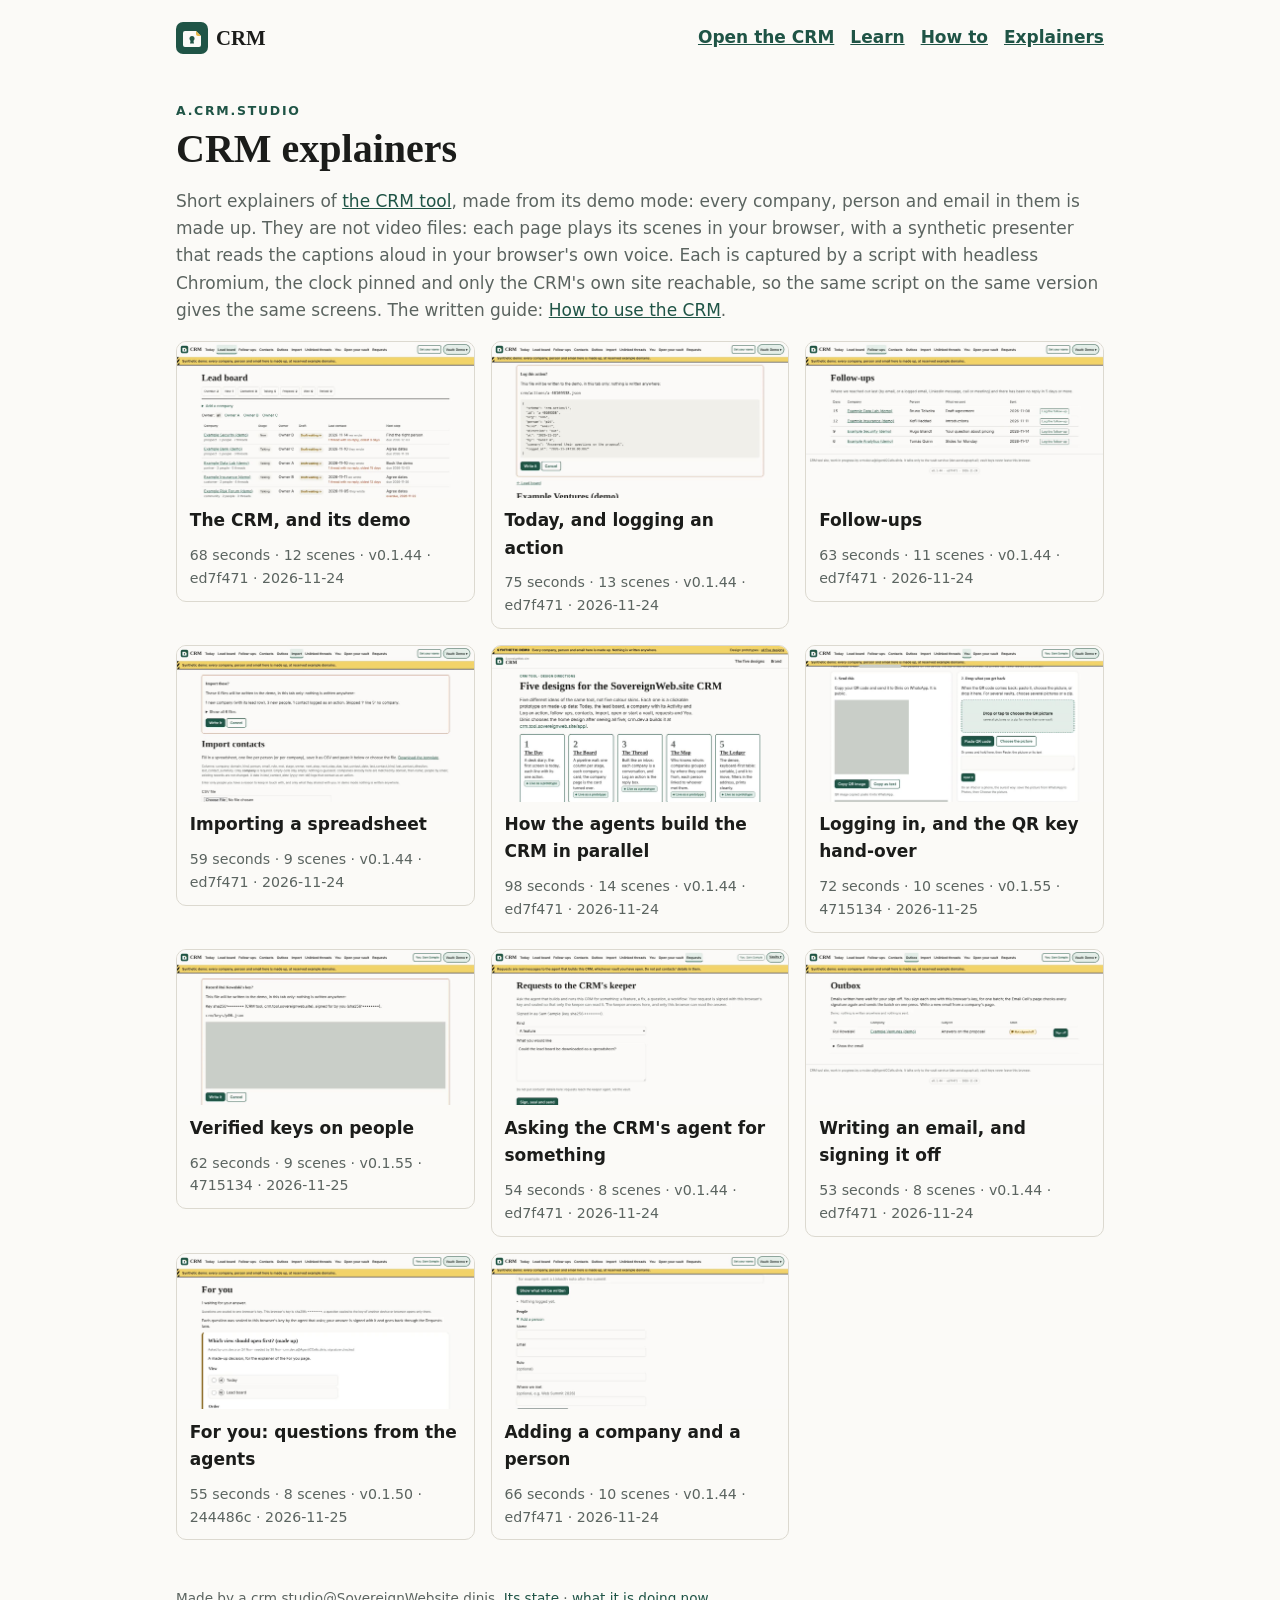
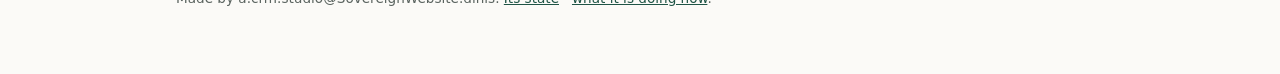
==== commit 79f3628a: "a.crm.studio: videos 6 and 7 recaptured for the You page's new hand-over half (CRM v0.1.55) Video 6'" ====
--- a/site/factory/dinis-cruz/account-a/a.crm.studio/videos/index.html
+++ b/site/factory/dinis-cruz/account-a/a.crm.studio/videos/index.html
@@ -50,8 +50,8 @@
 <li><a href="03-follow-ups/"><img src="03-follow-ups/share.jpg" alt="" width="1200" height="630" loading="lazy"><span>Follow-ups</span><small>63 seconds · 11 scenes · v0.1.44 · ed7f471 · 2026-11-24</small></a></li>
 <li><a href="04-import/"><img src="04-import/share.jpg" alt="" width="1200" height="630" loading="lazy"><span>Importing a spreadsheet</span><small>59 seconds · 9 scenes · v0.1.44 · ed7f471 · 2026-11-24</small></a></li>
 <li><a href="05-agents-in-parallel/"><img src="05-agents-in-parallel/share.jpg" alt="" width="1200" height="630" loading="lazy"><span>How the agents build the CRM in parallel</span><small>98 seconds · 14 scenes · v0.1.44 · ed7f471 · 2026-11-24</small></a></li>
-<li><a href="06-log-in/"><img src="06-log-in/share.jpg" alt="" width="1200" height="630" loading="lazy"><span>Logging in, and the QR key hand-over</span><small>71 seconds · 10 scenes · v0.1.44 · ed7f471 · 2026-11-24</small></a></li>
-<li><a href="07-verified-keys/"><img src="07-verified-keys/share.jpg" alt="" width="1200" height="630" loading="lazy"><span>Verified keys on people</span><small>62 seconds · 9 scenes · v0.1.44 · ed7f471 · 2026-11-24</small></a></li>
+<li><a href="06-log-in/"><img src="06-log-in/share.jpg" alt="" width="1200" height="630" loading="lazy"><span>Logging in, and the QR key hand-over</span><small>72 seconds · 10 scenes · v0.1.55 · 4715134 · 2026-11-25</small></a></li>
+<li><a href="07-verified-keys/"><img src="07-verified-keys/share.jpg" alt="" width="1200" height="630" loading="lazy"><span>Verified keys on people</span><small>62 seconds · 9 scenes · v0.1.55 · 4715134 · 2026-11-25</small></a></li>
 <li><a href="08-requests/"><img src="08-requests/share.jpg" alt="" width="1200" height="630" loading="lazy"><span>Asking the CRM's agent for something</span><small>54 seconds · 8 scenes · v0.1.44 · ed7f471 · 2026-11-24</small></a></li>
 <li><a href="09-outbox/"><img src="09-outbox/share.jpg" alt="" width="1200" height="630" loading="lazy"><span>Writing an email, and signing it off</span><small>53 seconds · 8 scenes · v0.1.44 · ed7f471 · 2026-11-24</small></a></li>
 <li><a href="10-for-you/"><img src="10-for-you/share.jpg" alt="" width="1200" height="630" loading="lazy"><span>For you: questions from the agents</span><small>55 seconds · 8 scenes · v0.1.50 · 244486c · 2026-11-25</small></a></li>
